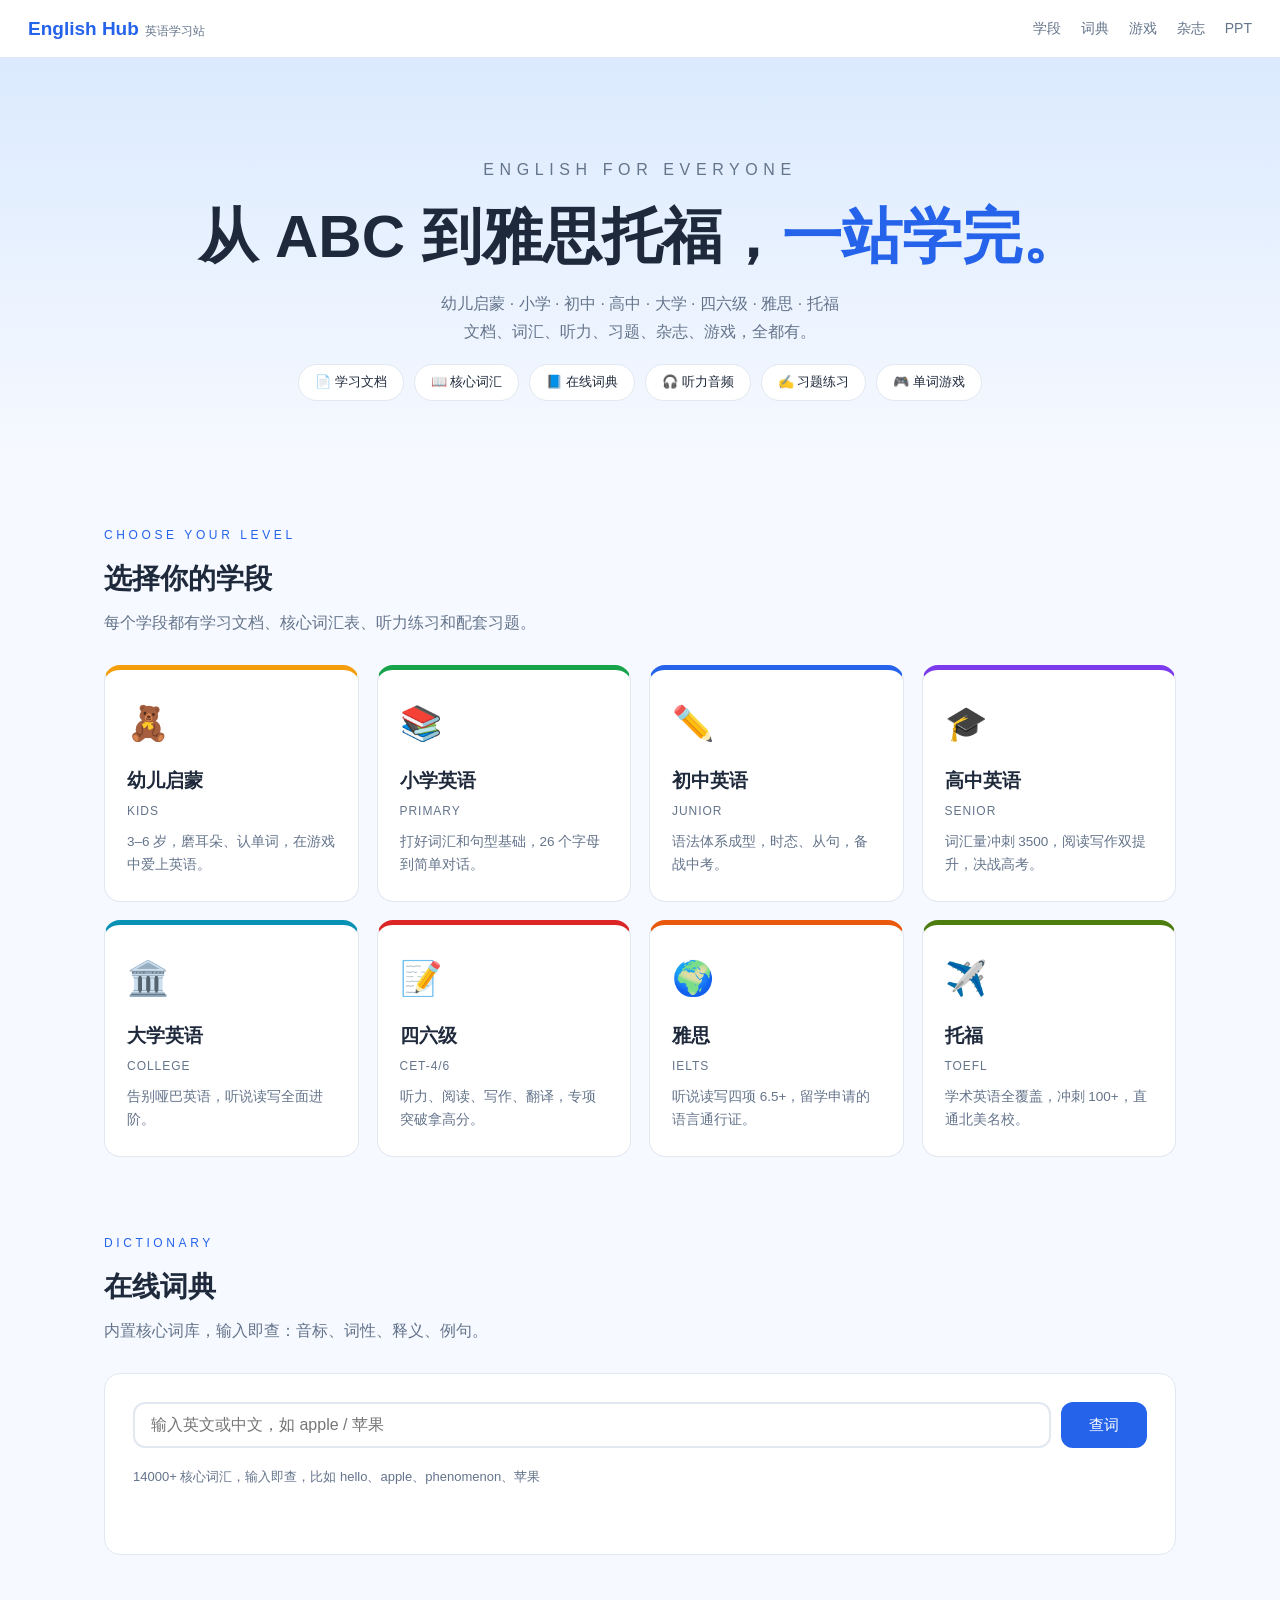
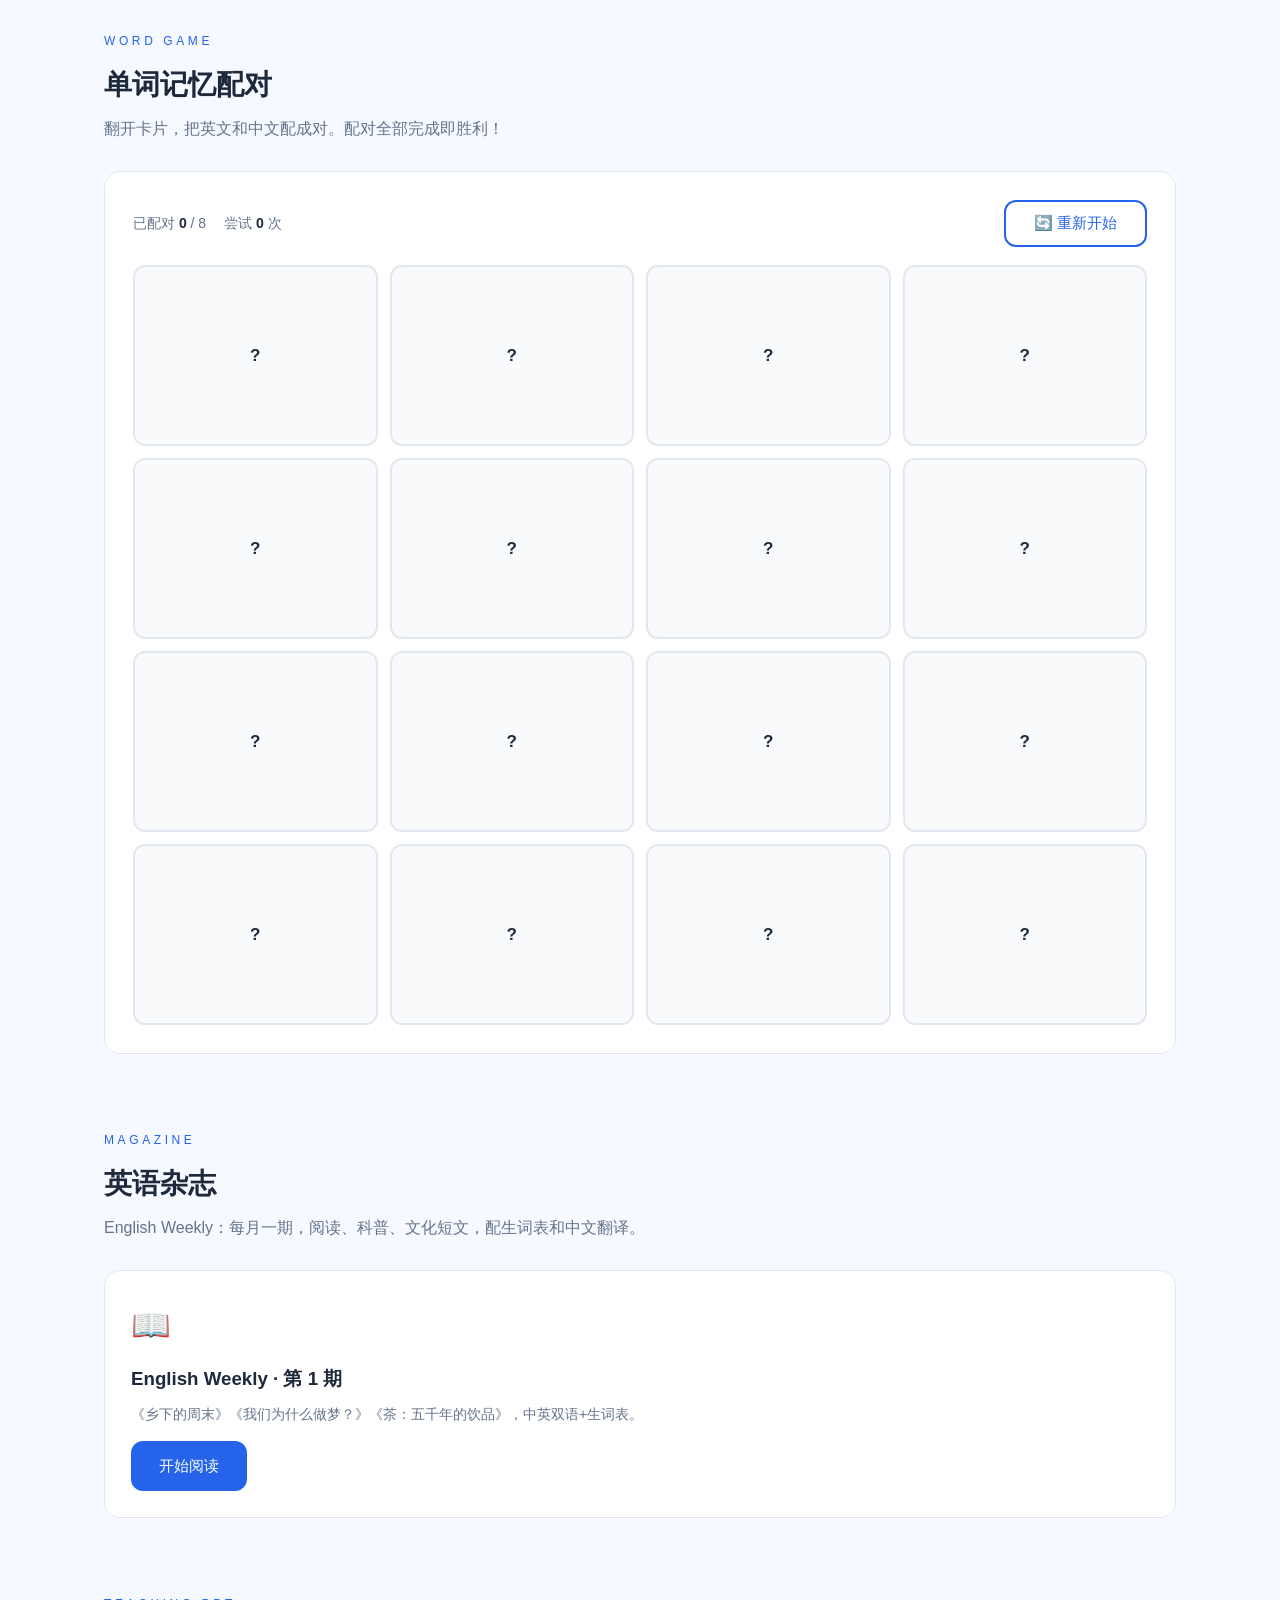
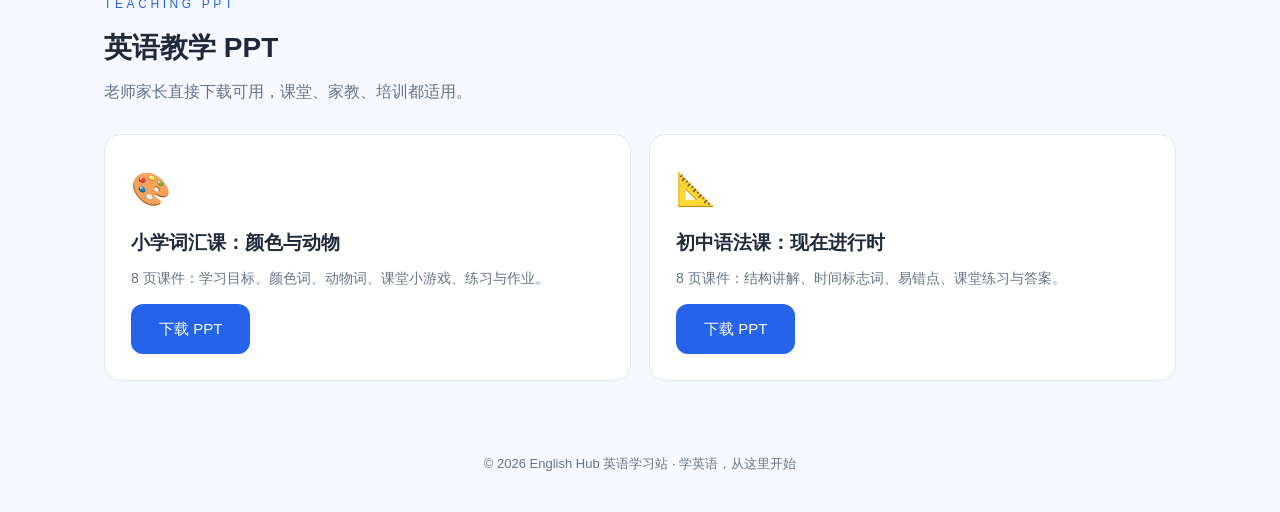
==== index.html @ 2b506f3e "静态资源加版本号，强制刷新缓存" ====
<!DOCTYPE html>
<html lang="zh-CN">
<head>
<meta charset="UTF-8">
<meta name="viewport" content="width=device-width, initial-scale=1.0">
<title>英语学习站 English Hub · 从幼儿到雅思托福</title>
<meta name="description" content="覆盖幼儿、小学、初中、高中、大学、四六级、雅思、托福的英语学习站：学习文档、核心词汇、在线词典、听力音频、习题练习、英语杂志、教学PPT、单词游戏。">
<link rel="stylesheet" href="styles.css?v=2">
</head>
<body>

<nav class="nav">
  <a class="logo" href="index.html">English Hub<small>英语学习站</small></a>
  <div class="nav-links">
    <a href="#stages">学段</a>
    <a href="#dict">词典</a>
    <a href="#game">游戏</a>
    <a href="magazine.html">杂志</a>
    <a href="#ppt">PPT</a>
  </div>
</nav>

<header class="hero">
  <p class="hero-kicker">ENGLISH FOR EVERYONE</p>
  <h1>从 ABC 到雅思托福，<em>一站学完。</em></h1>
  <p>幼儿启蒙 · 小学 · 初中 · 高中 · 大学 · 四六级 · 雅思 · 托福<br>文档、词汇、听力、习题、杂志、游戏，全都有。</p>
  <div class="hero-tags">
    <span>📄 学习文档</span><span>📖 核心词汇</span><span>📘 在线词典</span>
    <span>🎧 听力音频</span><span>✍️ 习题练习</span><span>🎮 单词游戏</span>
  </div>
</header>

<main>
  <!-- 学段 -->
  <section id="stages" class="section">
    <p class="kicker">CHOOSE YOUR LEVEL</p>
    <h2>选择你的学段</h2>
    <p class="section-sub">每个学段都有学习文档、核心词汇表、听力练习和配套习题。</p>
    <div class="stage-grid" id="stageGrid"></div>
  </section>

  <!-- 词典 -->
  <section id="dict" class="section">
    <p class="kicker">DICTIONARY</p>
    <h2>在线词典</h2>
    <p class="section-sub">内置核心词库，输入即查：音标、词性、释义、例句。</p>
    <div class="dict-box">
      <div class="dict-search">
        <input id="dictInput" type="text" placeholder="输入英文或中文，如 apple / 苹果">
        <button class="btn" id="dictBtn">查词</button>
      </div>
      <div class="dict-result" id="dictResult"></div>
    </div>
  </section>

  <!-- 游戏 -->
  <section id="game" class="section">
    <p class="kicker">WORD GAME</p>
    <h2>单词记忆配对</h2>
    <p class="section-sub">翻开卡片，把英文和中文配成对。配对全部完成即胜利！</p>
    <div class="game-box">
      <div class="game-head">
        <div class="game-stats"><span>已配对 <b id="gameScore">0</b> / 8</span><span>尝试 <b id="gameTries">0</b> 次</span></div>
        <button class="btn btn-ghost" id="gameRestart">🔄 重新开始</button>
      </div>
      <div class="match-grid" id="matchGrid"></div>
    </div>
  </section>

  <!-- 杂志 -->
  <section class="section">
    <p class="kicker">MAGAZINE</p>
    <h2>英语杂志</h2>
    <p class="section-sub">English Weekly：每月一期，阅读、科普、文化短文，配生词表和中文翻译。</p>
    <div class="res-grid">
      <div class="res-card">
        <div class="icon">📖</div>
        <h3>English Weekly · 第 1 期</h3>
        <p>《乡下的周末》《我们为什么做梦？》《茶：五千年的饮品》，中英双语+生词表。</p>
        <a class="btn" href="magazine.html">开始阅读</a>
      </div>
    </div>
  </section>

  <!-- PPT -->
  <section id="ppt" class="section">
    <p class="kicker">TEACHING PPT</p>
    <h2>英语教学 PPT</h2>
    <p class="section-sub">老师家长直接下载可用，课堂、家教、培训都适用。</p>
    <div class="res-grid">
      <div class="res-card">
        <div class="icon">🎨</div>
        <h3>小学词汇课：颜色与动物</h3>
        <p>8 页课件：学习目标、颜色词、动物词、课堂小游戏、练习与作业。</p>
        <a class="btn" href="assets/ppt/primary-colors-animals.pptx" download>下载 PPT</a>
      </div>
      <div class="res-card">
        <div class="icon">📐</div>
        <h3>初中语法课：现在进行时</h3>
        <p>8 页课件：结构讲解、时间标志词、易错点、课堂练习与答案。</p>
        <a class="btn" href="assets/ppt/junior-present-continuous.pptx" download>下载 PPT</a>
      </div>
    </div>
  </section>
</main>

<footer>
  <p>© 2026 English Hub 英语学习站 · 学英语，从这里开始</p>
</footer>

<script src="data.js?v=2"></script>
<script src="app.js?v=2"></script>
</body>
</html>
---- styles.css ----
:root {
  --bg: #f6f9ff;
  --card: #ffffff;
  --text: #1e293b;
  --muted: #64748b;
  --primary: #2563eb;
  --primary-d: #1d4ed8;
  --accent: #f59e0b;
  --green: #16a34a;
  --line: #e2e8f0;
  --radius: 16px;
}

* { margin: 0; padding: 0; box-sizing: border-box; }
html { scroll-behavior: smooth; }
body {
  background: var(--bg);
  color: var(--text);
  font-family: -apple-system, "PingFang SC", "Hiragino Sans GB", "Microsoft YaHei", "Segoe UI", sans-serif;
  line-height: 1.75;
  -webkit-font-smoothing: antialiased;
}

/* ---------- 导航 ---------- */
.nav {
  position: sticky; top: 0; z-index: 20;
  display: flex; align-items: center; justify-content: space-between;
  padding: 12px 28px;
  background: rgba(255,255,255,.92);
  backdrop-filter: blur(10px);
  border-bottom: 1px solid var(--line);
}
.logo { font-weight: 800; font-size: 19px; color: var(--primary); text-decoration: none; }
.logo small { color: var(--muted); font-weight: 400; font-size: 12px; margin-left: 6px; }
.nav-links { display: flex; gap: 20px; }
.nav-links a { color: var(--muted); text-decoration: none; font-size: 14px; }
.nav-links a:hover { color: var(--primary); }

/* ---------- 首页 Hero ---------- */
.hero {
  text-align: center;
  padding: 84px 24px 60px;
  background: linear-gradient(180deg, #dbeafe 0%, var(--bg) 100%);
}
.hero-kicker { color: var(--primary); letter-spacing: .35em; font-size: 12px; margin-bottom: 14px; }
.hero h1 { font-size: clamp(34px, 6vw, 60px); line-height: 1.3; font-weight: 800; }
.hero h1 em { font-style: normal; color: var(--primary); }
.hero p { color: var(--muted); margin-top: 14px; font-size: 16px; }
.hero-tags { margin-top: 18px; display: flex; gap: 10px; justify-content: center; flex-wrap: wrap; }
.hero-tags span {
  font-size: 13px; background: #fff; border: 1px solid var(--line);
  border-radius: 999px; padding: 6px 16px; color: var(--text);
}

/* ---------- 通用区块 ---------- */
.section { max-width: 1120px; margin: 0 auto; padding: 64px 24px 12px; }
.kicker { color: var(--primary); letter-spacing: .3em; font-size: 12px; margin-bottom: 8px; }
.section h2 { font-size: 28px; margin-bottom: 6px; }
.section-sub { color: var(--muted); margin-bottom: 28px; }

/* ---------- 学段卡片 ---------- */
.stage-grid { display: grid; grid-template-columns: repeat(auto-fit, minmax(230px, 1fr)); gap: 18px; }
.stage-card {
  background: var(--card); border: 1px solid var(--line); border-radius: var(--radius);
  padding: 24px 22px; text-decoration: none; color: inherit;
  transition: transform .2s, box-shadow .2s;
  border-top: 5px solid var(--sc, var(--primary));
}
.stage-card:hover { transform: translateY(-4px); box-shadow: 0 12px 32px rgba(37,99,235,.12); }
.stage-card .icon { font-size: 34px; }
.stage-card h3 { margin: 10px 0 4px; font-size: 19px; }
.stage-card .en { font-size: 12px; color: var(--muted); letter-spacing: .08em; }
.stage-card p { font-size: 13.5px; color: var(--muted); margin-top: 8px; }

/* ---------- 词典 ---------- */
.dict-box { background: var(--card); border: 1px solid var(--line); border-radius: var(--radius); padding: 28px; }
.dict-search { display: flex; gap: 10px; margin-bottom: 18px; }
.dict-search input {
  flex: 1; padding: 12px 16px; font-size: 16px;
  border: 2px solid var(--line); border-radius: 12px; outline: none;
}
.dict-search input:focus { border-color: var(--primary); }
.btn {
  display: inline-block; padding: 12px 28px; border: none; cursor: pointer;
  background: var(--primary); color: #fff; border-radius: 12px; font-size: 15px;
  text-decoration: none; transition: background .2s;
}
.btn:hover { background: var(--primary-d); }
.btn-ghost { background: #fff; color: var(--primary); border: 2px solid var(--primary); }
.btn-ghost:hover { background: #eff6ff; }
.dict-result { min-height: 60px; }
.dict-item { border-bottom: 1px dashed var(--line); padding: 12px 0; }
.dict-item:last-child { border-bottom: none; }
.dict-item .w { font-size: 20px; font-weight: 700; color: var(--primary); }
.dict-item .ph { color: var(--muted); font-size: 14px; margin-left: 8px; }
.dict-item .pos { display: inline-block; font-size: 12px; background: #eff6ff; color: var(--primary); border-radius: 6px; padding: 1px 8px; margin: 6px 6px 0 0; }
.dict-item .ex { color: var(--muted); font-size: 14px; margin-top: 4px; }
.dict-hint { color: var(--muted); font-size: 13px; }

/* ---------- 游戏 ---------- */
.game-box { background: var(--card); border: 1px solid var(--line); border-radius: var(--radius); padding: 28px; }
.game-head { display: flex; align-items: center; justify-content: space-between; flex-wrap: wrap; gap: 12px; margin-bottom: 18px; }
.game-stats { display: flex; gap: 18px; color: var(--muted); font-size: 14px; }
.game-stats b { color: var(--text); }
.match-grid { display: grid; grid-template-columns: repeat(4, 1fr); gap: 12px; }
.mcard {
  aspect-ratio: 1.35; border: 2px solid var(--line); border-radius: 12px;
  display: flex; align-items: center; justify-content: center;
  font-size: 17px; font-weight: 600; cursor: pointer; background: #f8fafc;
  transition: all .2s; user-select: none; text-align: center; padding: 6px;
}
.mcard:hover { border-color: var(--primary); }
.mcard.open { background: #dbeafe; border-color: var(--primary); }
.mcard.done { background: #dcfce7; border-color: var(--green); color: var(--green); cursor: default; }

/* ---------- 杂志 / PPT ---------- */
.res-grid { display: grid; grid-template-columns: repeat(auto-fit, minmax(280px, 1fr)); gap: 18px; }
.res-card { background: var(--card); border: 1px solid var(--line); border-radius: var(--radius); padding: 26px; }
.res-card .icon { font-size: 32px; }
.res-card h3 { margin: 10px 0 6px; }
.res-card p { color: var(--muted); font-size: 14px; margin-bottom: 14px; }

/* ---------- 学段详情页 ---------- */
.level-hero { padding: 60px 24px 30px; text-align: center; background: linear-gradient(180deg, #dbeafe, var(--bg)); }
.level-hero .icon { font-size: 52px; }
.level-hero h1 { font-size: 38px; margin: 10px 0 6px; }
.level-hero p { color: var(--muted); max-width: 640px; margin: 0 auto; }
.tabs { display: flex; gap: 10px; justify-content: center; flex-wrap: wrap; margin: 26px 0 8px; }
.tab {
  padding: 10px 22px; border-radius: 999px; border: 2px solid var(--line);
  background: #fff; cursor: pointer; font-size: 15px; color: var(--muted);
}
.tab.active { border-color: var(--primary); color: var(--primary); font-weight: 700; background: #eff6ff; }
.panel { display: none; max-width: 900px; margin: 0 auto; padding: 20px 24px 60px; }
.panel.active { display: block; }
.doc { background: var(--card); border: 1px solid var(--line); border-radius: var(--radius); padding: 26px; margin-bottom: 18px; }
.doc h3 { font-size: 20px; margin-bottom: 10px; color: var(--primary-d); }
.doc p { margin-bottom: 10px; font-size: 15px; }
.doc p:last-child { margin-bottom: 0; }
.vocab-table { width: 100%; border-collapse: collapse; background: var(--card); border-radius: var(--radius); overflow: hidden; font-size: 14.5px; }
.vocab-table th, .vocab-table td { padding: 11px 14px; text-align: left; border-bottom: 1px solid var(--line); }
.vocab-table th { background: #eff6ff; color: var(--primary-d); }
.vocab-table .w { font-weight: 700; color: var(--primary); }
.listen-box, .quiz-box { background: var(--card); border: 1px solid var(--line); border-radius: var(--radius); padding: 26px; margin-bottom: 18px; }
.listen-box audio { width: 100%; margin: 12px 0; }
.q { margin-bottom: 20px; padding-bottom: 20px; border-bottom: 1px dashed var(--line); }
.q:last-child { border-bottom: none; margin-bottom: 0; padding-bottom: 0; }
.q-title { font-weight: 600; margin-bottom: 10px; }
.q-opts label { display: block; padding: 9px 14px; border: 1px solid var(--line); border-radius: 10px; margin-bottom: 8px; cursor: pointer; font-size: 14.5px; }
.q-opts label:hover { border-color: var(--primary); }
.q-opts input { margin-right: 8px; }
.q-feedback { margin-top: 8px; font-size: 14px; font-weight: 600; display: none; }
.q-feedback.ok { color: var(--green); display: block; }
.q-feedback.no { color: #dc2626; display: block; }
.quiz-score { text-align: center; margin-top: 6px; }
.transcript { margin-top: 12px; }
.transcript summary { cursor: pointer; color: var(--primary); font-size: 14px; }
.transcript p { background: #f8fafc; border-radius: 10px; padding: 14px; margin-top: 8px; font-size: 14px; color: var(--muted); }

/* ---------- 杂志页 ---------- */
.mag-cover { text-align: center; padding: 70px 24px 30px; background: linear-gradient(180deg, #fef3c7, var(--bg)); }
.mag-cover h1 { font-size: 44px; }
.mag-cover .issue { color: var(--muted); letter-spacing: .2em; font-size: 13px; margin-top: 8px; }
.article { max-width: 820px; margin: 0 auto 26px; background: var(--card); border: 1px solid var(--line); border-radius: var(--radius); padding: 32px; }
.article .cat { font-size: 12px; color: var(--accent); letter-spacing: .15em; font-weight: 700; }
.article h2 { margin: 8px 0 14px; font-size: 26px; }
.article .body-en { font-size: 16px; margin-bottom: 12px; }
.article .body-zh { color: var(--muted); font-size: 14.5px; margin-bottom: 14px; }
.wordlist { background: #fffbeb; border: 1px dashed var(--accent); border-radius: 10px; padding: 14px 18px; font-size: 14px; }
.wordlist b { color: #b45309; }

footer { text-align: center; color: var(--muted); font-size: 13px; padding: 60px 24px 36px; }
.back { display: inline-block; margin: 18px 24px 0; color: var(--primary); text-decoration: none; font-size: 14px; }

@media (max-width: 720px) {
  .nav-links { display: none; }
  .match-grid { grid-template-columns: repeat(3, 1fr); }
  .section { padding-top: 44px; }
}
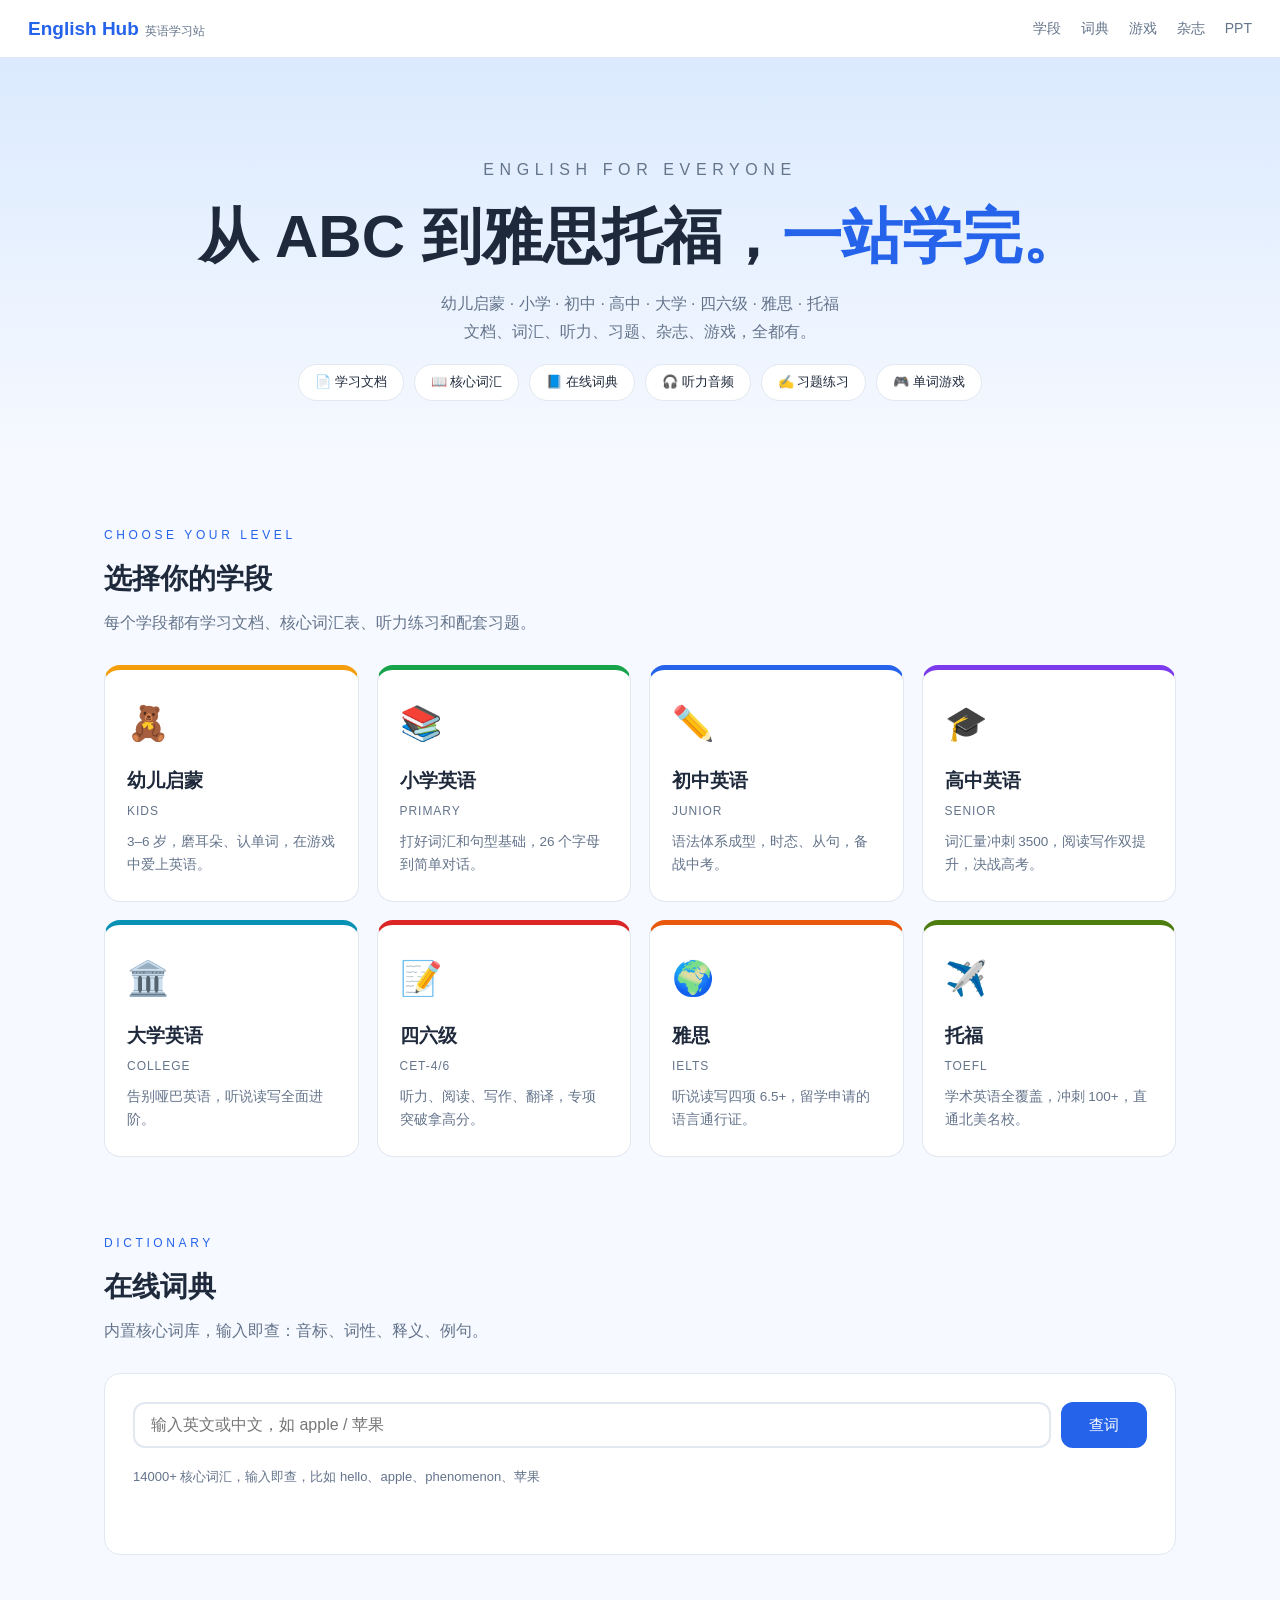
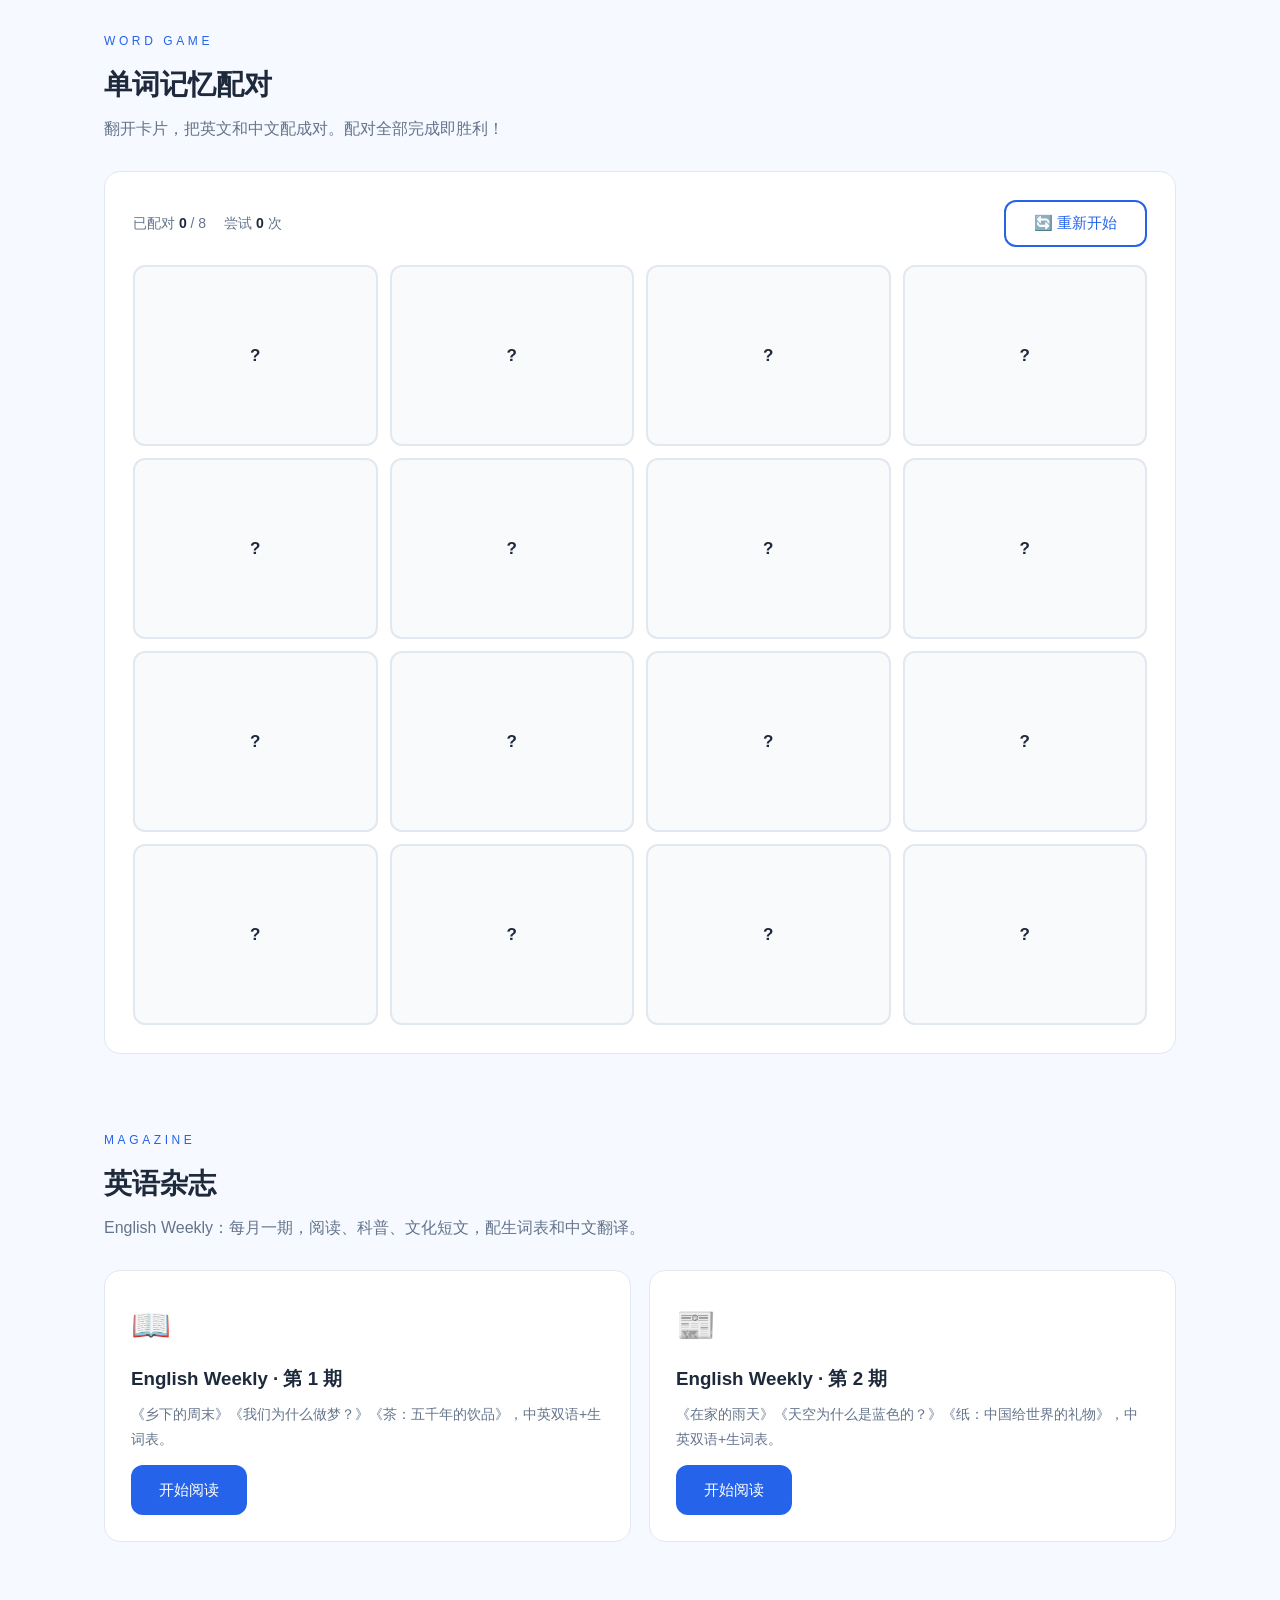
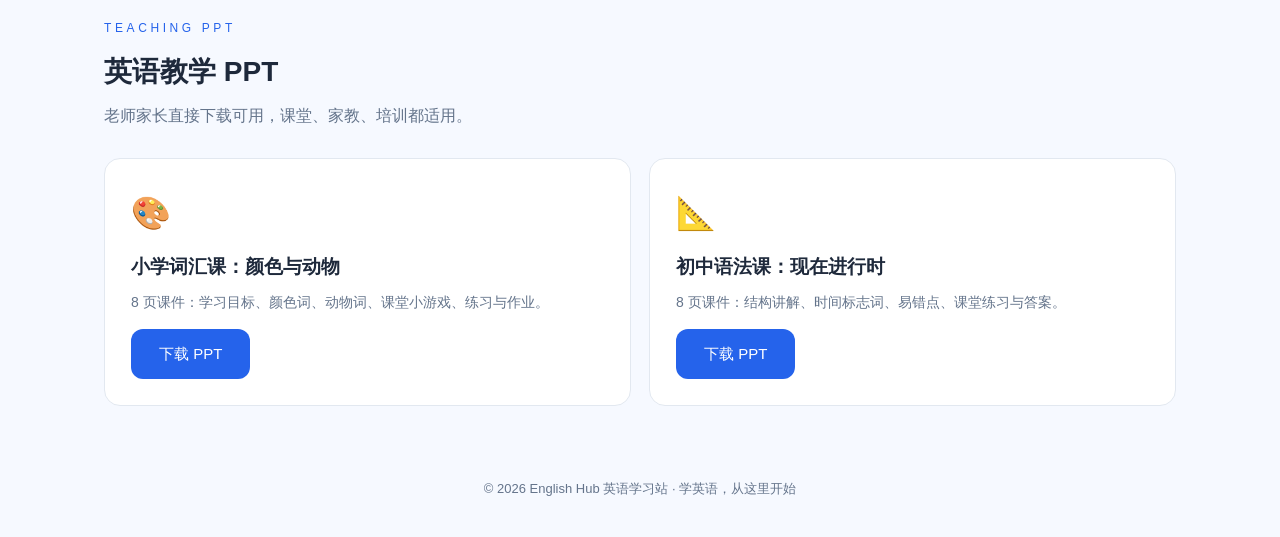
==== commit c5d35193: "英语杂志第 2 期上线：3 篇新文章+期数切换" ====
--- a/index.html
+++ b/index.html
@@ -79,6 +79,12 @@
         <p>《乡下的周末》《我们为什么做梦？》《茶：五千年的饮品》，中英双语+生词表。</p>
         <a class="btn" href="magazine.html">开始阅读</a>
       </div>
+      <div class="res-card">
+        <div class="icon">📰</div>
+        <h3>English Weekly · 第 2 期</h3>
+        <p>《在家的雨天》《天空为什么是蓝色的？》《纸：中国给世界的礼物》，中英双语+生词表。</p>
+        <a class="btn" href="magazine2.html">开始阅读</a>
+      </div>
     </div>
   </section>
 
--- a/styles.css
+++ b/styles.css
@@ -171,6 +171,9 @@
 
 footer { text-align: center; color: var(--muted); font-size: 13px; padding: 60px 24px 36px; }
 .back { display: inline-block; margin: 18px 24px 0; color: var(--primary); text-decoration: none; font-size: 14px; }
+.issue-nav { display: flex; gap: 10px; justify-content: center; margin: 16px 24px 0; }
+.issue-nav a { padding: 6px 18px; border: 1px solid var(--line); border-radius: 999px; color: var(--muted); text-decoration: none; font-size: 14px; background: var(--card); }
+.issue-nav a.active { background: var(--primary); border-color: var(--primary); color: #fff; font-weight: 700; }
 
 @media (max-width: 720px) {
   .nav-links { display: none; }
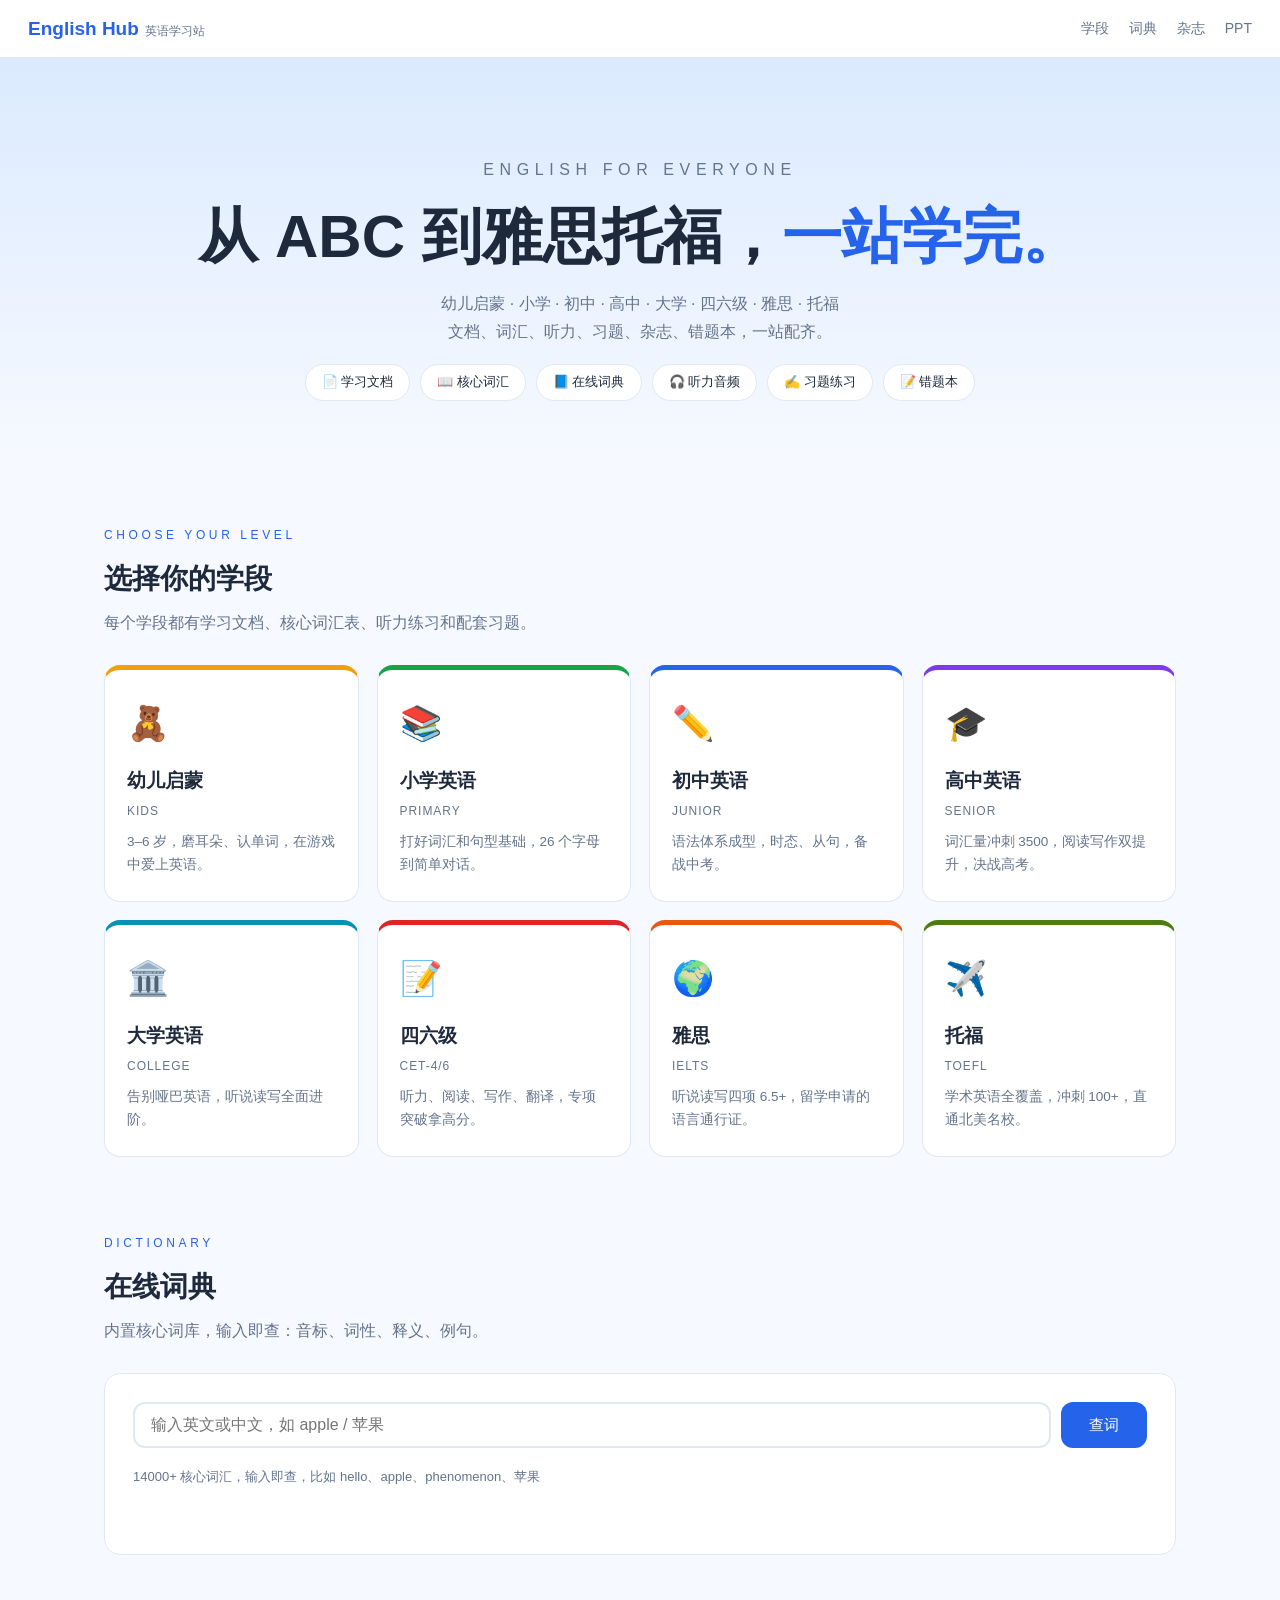
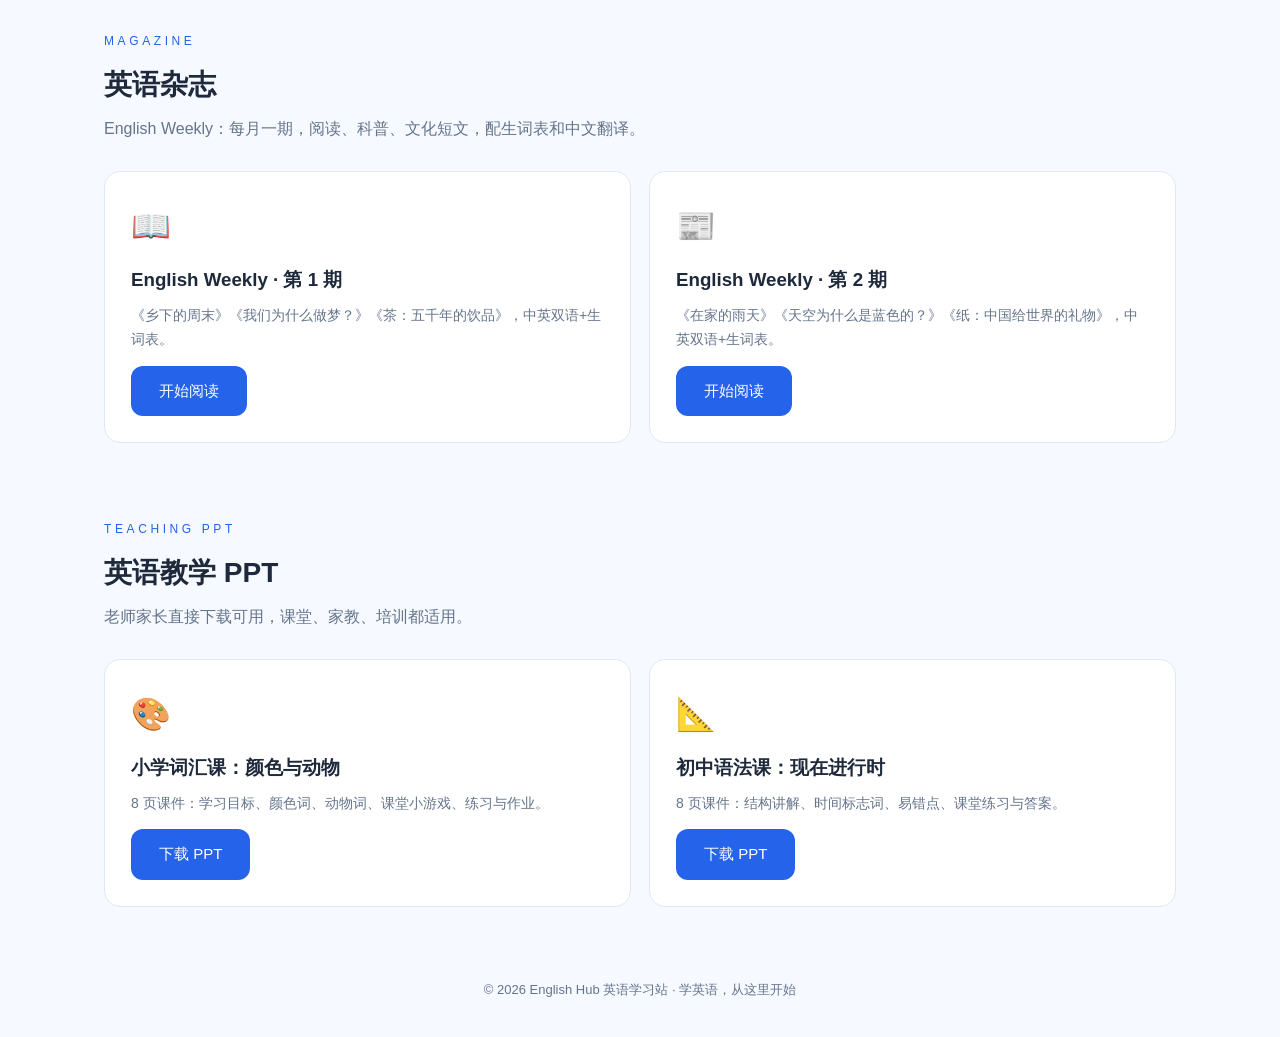
==== commit ae49d499: "习题大扩充：120题三题型+错题本+词汇扩充，删除翻牌游戏" ====
--- a/index.html
+++ b/index.html
@@ -14,7 +14,7 @@
   <div class="nav-links">
     <a href="#stages">学段</a>
     <a href="#dict">词典</a>
-    <a href="#game">游戏</a>
+    
     <a href="magazine.html">杂志</a>
     <a href="#ppt">PPT</a>
   </div>
@@ -23,10 +23,10 @@
 <header class="hero">
   <p class="hero-kicker">ENGLISH FOR EVERYONE</p>
   <h1>从 ABC 到雅思托福，<em>一站学完。</em></h1>
-  <p>幼儿启蒙 · 小学 · 初中 · 高中 · 大学 · 四六级 · 雅思 · 托福<br>文档、词汇、听力、习题、杂志、游戏，全都有。</p>
+  <p>幼儿启蒙 · 小学 · 初中 · 高中 · 大学 · 四六级 · 雅思 · 托福<br>文档、词汇、听力、习题、杂志、错题本，一站配齐。</p>
   <div class="hero-tags">
     <span>📄 学习文档</span><span>📖 核心词汇</span><span>📘 在线词典</span>
-    <span>🎧 听力音频</span><span>✍️ 习题练习</span><span>🎮 单词游戏</span>
+    <span>🎧 听力音频</span><span>✍️ 习题练习</span><span>📝 错题本</span>
   </div>
 </header>
 
@@ -50,20 +50,6 @@
         <button class="btn" id="dictBtn">查词</button>
       </div>
       <div class="dict-result" id="dictResult"></div>
-    </div>
-  </section>
-
-  <!-- 游戏 -->
-  <section id="game" class="section">
-    <p class="kicker">WORD GAME</p>
-    <h2>单词记忆配对</h2>
-    <p class="section-sub">翻开卡片，把英文和中文配成对。配对全部完成即胜利！</p>
-    <div class="game-box">
-      <div class="game-head">
-        <div class="game-stats"><span>已配对 <b id="gameScore">0</b> / 8</span><span>尝试 <b id="gameTries">0</b> 次</span></div>
-        <button class="btn btn-ghost" id="gameRestart">🔄 重新开始</button>
-      </div>
-      <div class="match-grid" id="matchGrid"></div>
     </div>
   </section>
 
@@ -115,6 +101,7 @@
 </footer>
 
 <script src="data.js?v=2"></script>
-<script src="app.js?v=2"></script>
+<script src="data2.js?v=1"></script>
+<script src="app.js?v=3"></script>
 </body>
 </html>
--- a/styles.css
+++ b/styles.css
@@ -97,22 +97,6 @@
 .dict-item .ex { color: var(--muted); font-size: 14px; margin-top: 4px; }
 .dict-hint { color: var(--muted); font-size: 13px; }
 
-/* ---------- 游戏 ---------- */
-.game-box { background: var(--card); border: 1px solid var(--line); border-radius: var(--radius); padding: 28px; }
-.game-head { display: flex; align-items: center; justify-content: space-between; flex-wrap: wrap; gap: 12px; margin-bottom: 18px; }
-.game-stats { display: flex; gap: 18px; color: var(--muted); font-size: 14px; }
-.game-stats b { color: var(--text); }
-.match-grid { display: grid; grid-template-columns: repeat(4, 1fr); gap: 12px; }
-.mcard {
-  aspect-ratio: 1.35; border: 2px solid var(--line); border-radius: 12px;
-  display: flex; align-items: center; justify-content: center;
-  font-size: 17px; font-weight: 600; cursor: pointer; background: #f8fafc;
-  transition: all .2s; user-select: none; text-align: center; padding: 6px;
-}
-.mcard:hover { border-color: var(--primary); }
-.mcard.open { background: #dbeafe; border-color: var(--primary); }
-.mcard.done { background: #dcfce7; border-color: var(--green); color: var(--green); cursor: default; }
-
 /* ---------- 杂志 / PPT ---------- */
 .res-grid { display: grid; grid-template-columns: repeat(auto-fit, minmax(280px, 1fr)); gap: 18px; }
 .res-card { background: var(--card); border: 1px solid var(--line); border-radius: var(--radius); padding: 26px; }
@@ -152,6 +136,19 @@
 .q-feedback { margin-top: 8px; font-size: 14px; font-weight: 600; display: none; }
 .q-feedback.ok { color: var(--green); display: block; }
 .q-feedback.no { color: #dc2626; display: block; }
+.q-tag {
+  display: inline-block; font-size: 11px; font-weight: 700; color: var(--primary);
+  background: #eff6ff; border-radius: 6px; padding: 1px 8px; margin-right: 8px;
+  vertical-align: 2px;
+}
+.q-fill { display: flex; gap: 10px; }
+.q-fill input {
+  flex: 1; padding: 10px 14px; font-size: 15px;
+  border: 2px solid var(--line); border-radius: 10px; outline: none;
+}
+.q-fill input:focus { border-color: var(--primary); }
+.q-fill .btn-small { margin-top: 0; white-space: nowrap; }
+.tf-btn { margin: 0 10px 0 0; }
 .quiz-score { text-align: center; margin-top: 6px; }
 .transcript { margin-top: 12px; }
 .transcript summary { cursor: pointer; color: var(--primary); font-size: 14px; }
@@ -177,6 +174,5 @@
 
 @media (max-width: 720px) {
   .nav-links { display: none; }
-  .match-grid { grid-template-columns: repeat(3, 1fr); }
   .section { padding-top: 44px; }
 }
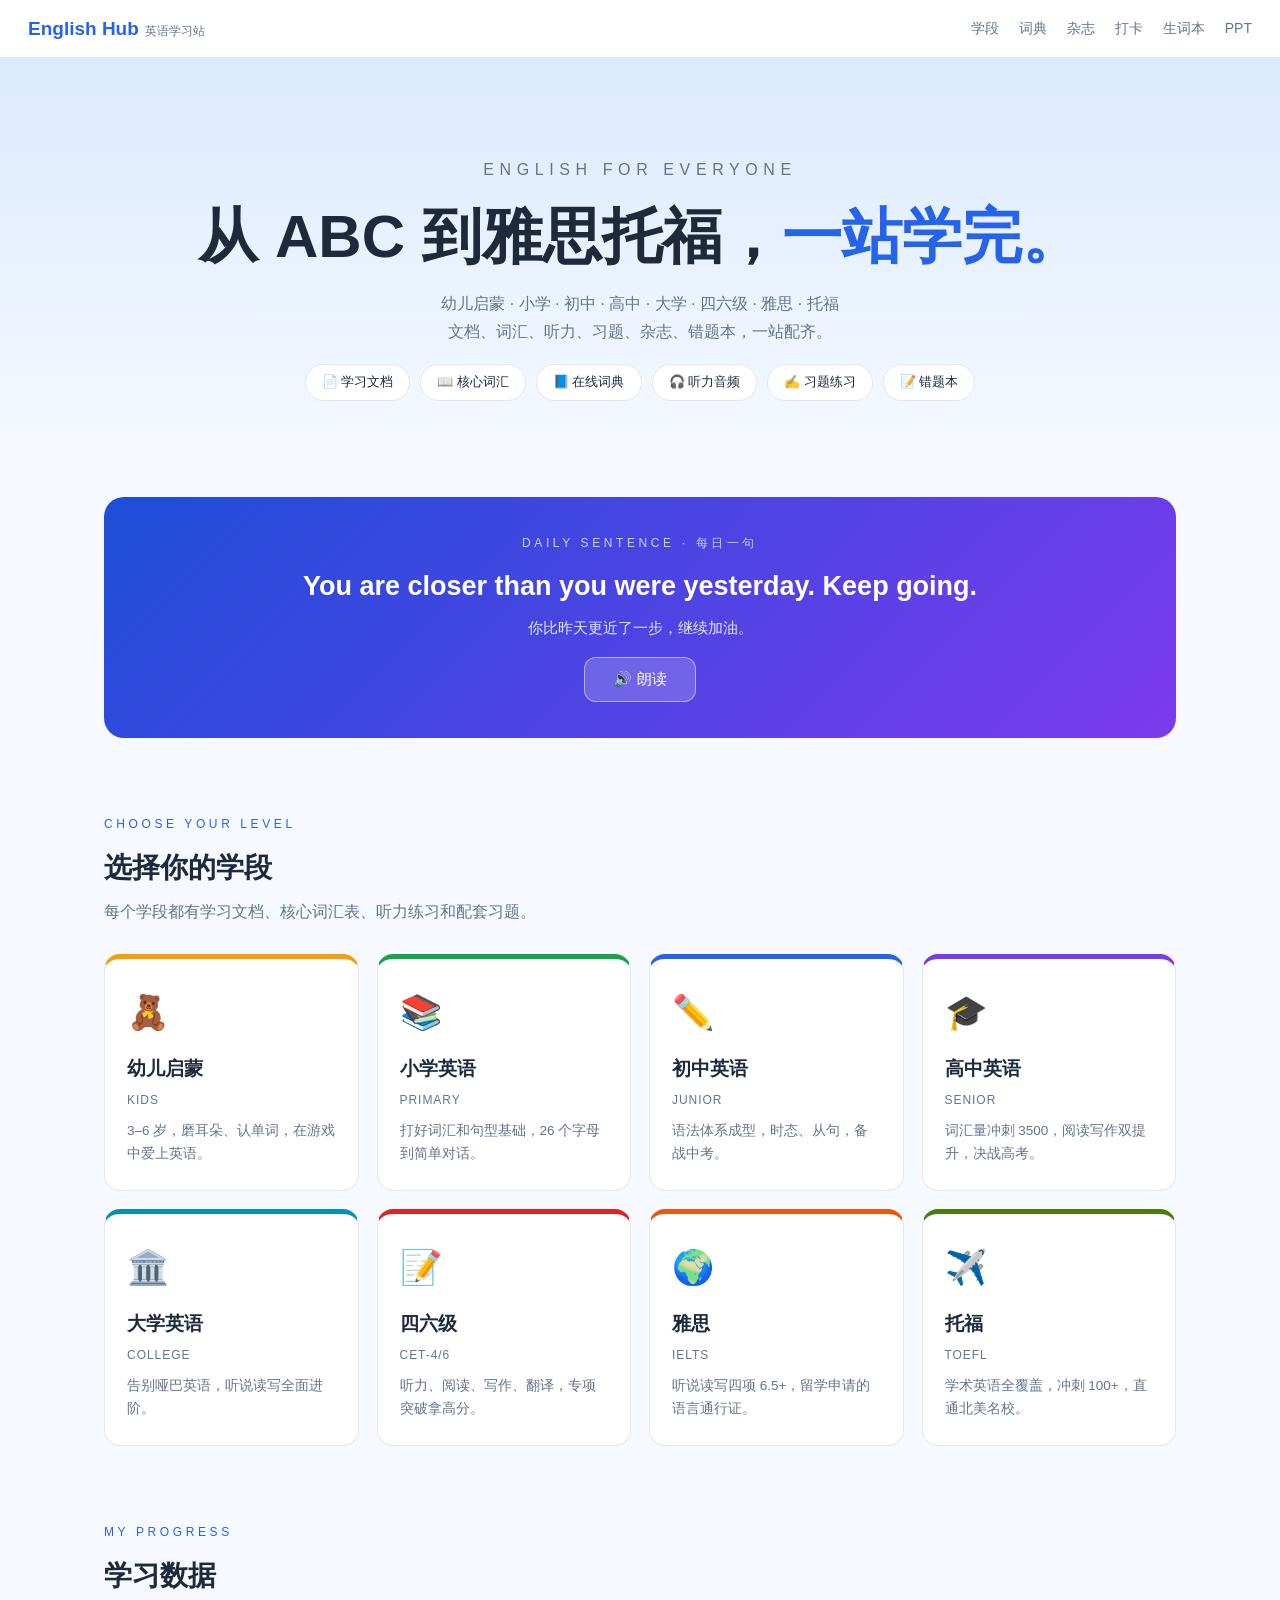
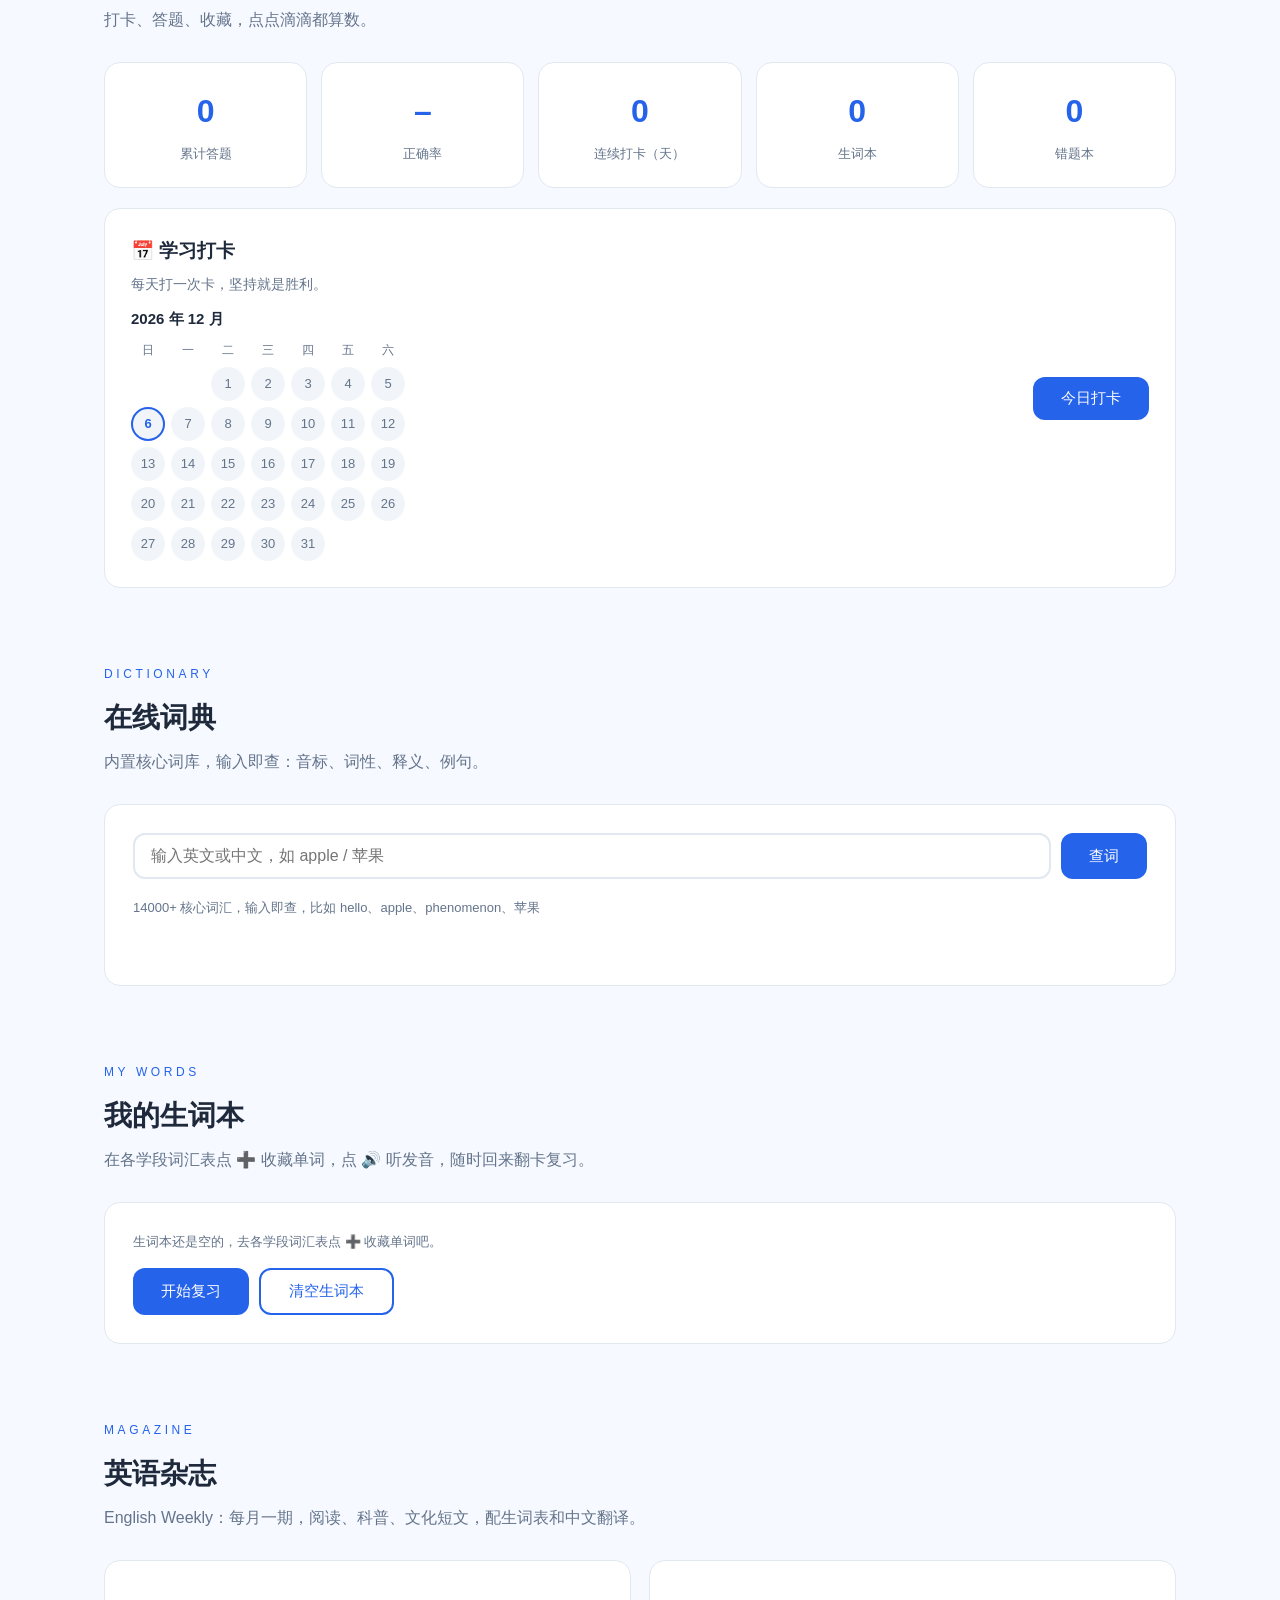
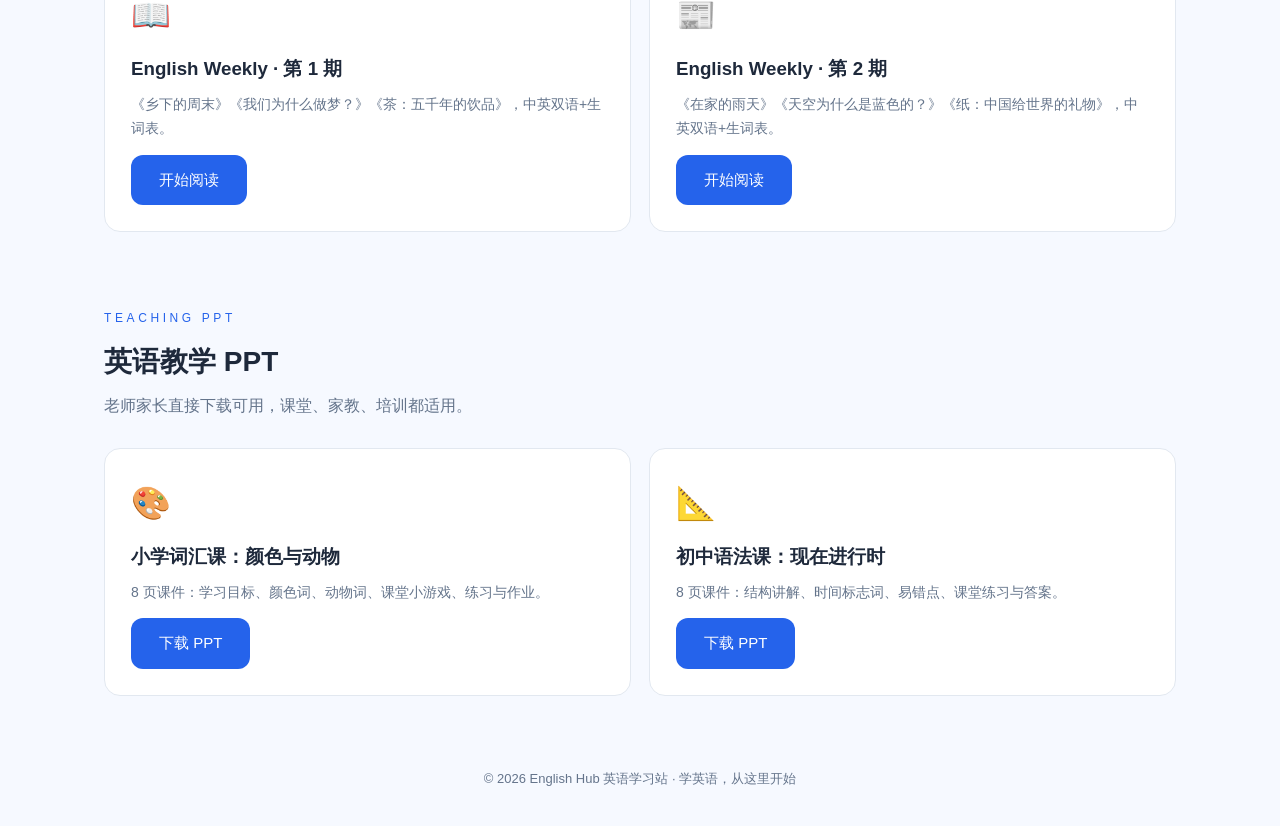
==== commit e0e1acb0: "大网站功能包：发音/生词本/每日一句/打卡/听写/数据看板" ====
--- a/index.html
+++ b/index.html
@@ -5,7 +5,7 @@
 <meta name="viewport" content="width=device-width, initial-scale=1.0">
 <title>英语学习站 English Hub · 从幼儿到雅思托福</title>
 <meta name="description" content="覆盖幼儿、小学、初中、高中、大学、四六级、雅思、托福的英语学习站：学习文档、核心词汇、在线词典、听力音频、习题练习、英语杂志、教学PPT、单词游戏。">
-<link rel="stylesheet" href="styles.css?v=2">
+<link rel="stylesheet" href="styles.css?v=3">
 </head>
 <body>
 
@@ -16,6 +16,8 @@
     <a href="#dict">词典</a>
     
     <a href="magazine.html">杂志</a>
+    <a href="#progress">打卡</a>
+    <a href="#wordbook">生词本</a>
     <a href="#ppt">PPT</a>
   </div>
 </nav>
@@ -29,6 +31,16 @@
     <span>🎧 听力音频</span><span>✍️ 习题练习</span><span>📝 错题本</span>
   </div>
 </header>
+<!-- 每日一句 -->
+<section class="section" id="daily" style="padding-top:36px">
+  <div class="daily-banner">
+    <p class="daily-kicker">DAILY SENTENCE · 每日一句</p>
+    <p class="daily-en" id="dailyEn"></p>
+    <p class="daily-zh" id="dailyZh"></p>
+    <button class="btn btn-light btn-small" id="dailySpeak">🔊 朗读</button>
+  </div>
+</section>
+
 
 <main>
   <!-- 学段 -->
@@ -38,6 +50,29 @@
     <p class="section-sub">每个学段都有学习文档、核心词汇表、听力练习和配套习题。</p>
     <div class="stage-grid" id="stageGrid"></div>
   </section>
+
+  
+<!-- 数据看板 + 打卡 -->
+<section class="section" id="progress">
+  <p class="kicker">MY PROGRESS</p>
+  <h2>学习数据</h2>
+  <p class="section-sub">打卡、答题、收藏，点点滴滴都算数。</p>
+  <div class="stat-grid">
+    <div class="stat-card"><b id="stAnswered">0</b><span>累计答题</span></div>
+    <div class="stat-card"><b id="stAcc">–</b><span>正确率</span></div>
+    <div class="stat-card"><b id="stStreak">0</b><span>连续打卡（天）</span></div>
+    <div class="stat-card"><b id="stWords">0</b><span>生词本</span></div>
+    <div class="stat-card"><b id="stMistakes">0</b><span>错题本</span></div>
+  </div>
+  <div class="checkin-box">
+    <div style="flex:1;min-width:240px">
+      <h3>📅 学习打卡</h3>
+      <p style="color:var(--muted);font-size:14px;margin:4px 0 10px">每天打一次卡，坚持就是胜利。</p>
+      <div class="cal" id="checkinCal"></div>
+    </div>
+    <button class="btn" id="checkinBtn">今日打卡</button>
+  </div>
+</section>
 
   <!-- 词典 -->
   <section id="dict" class="section">
@@ -52,6 +87,36 @@
       <div class="dict-result" id="dictResult"></div>
     </div>
   </section>
+
+  
+<!-- 生词本 -->
+<section class="section" id="wordbook">
+  <p class="kicker">MY WORDS</p>
+  <h2>我的生词本</h2>
+  <p class="section-sub">在各学段词汇表点 ➕ 收藏单词，点 🔊 听发音，随时回来翻卡复习。</p>
+  <div class="dict-box">
+    <div id="wbMain">
+      <div id="wbList"></div>
+      <div style="margin-top:14px;display:flex;gap:10px;flex-wrap:wrap">
+        <button class="btn" id="wbReviewBtn">开始复习</button>
+        <button class="btn btn-ghost" id="wbClearBtn">清空生词本</button>
+      </div>
+    </div>
+    <div id="wbReview" style="display:none">
+      <div class="flashcard">
+        <div class="fc-word" id="fcWord"></div>
+        <div style="margin:10px 0"><button class="btn btn-ghost btn-small" id="fcSpeak">🔊 发音</button></div>
+        <div class="fc-zh" id="fcZh" style="visibility:hidden"></div>
+      </div>
+      <div style="display:flex;gap:10px;justify-content:center;margin-top:14px;flex-wrap:wrap">
+        <button class="btn btn-ghost" id="fcShow">显示释义</button>
+        <button class="btn" id="fcKnow">记住了 →</button>
+        <button class="btn btn-ghost" id="fcExit">退出复习</button>
+      </div>
+      <p style="text-align:center;color:var(--muted);font-size:13px;margin-top:10px" id="fcProg"></p>
+    </div>
+  </div>
+</section>
 
   <!-- 杂志 -->
   <section class="section">
@@ -101,7 +166,7 @@
 </footer>
 
 <script src="data.js?v=2"></script>
-<script src="data2.js?v=1"></script>
-<script src="app.js?v=3"></script>
+<script src="data2.js?v=2"></script>
+<script src="app.js?v=4"></script>
 </body>
 </html>
--- a/styles.css
+++ b/styles.css
@@ -166,6 +166,64 @@
 .wordlist { background: #fffbeb; border: 1px dashed var(--accent); border-radius: 10px; padding: 14px 18px; font-size: 14px; }
 .wordlist b { color: #b45309; }
 
+/* ---------- 每日一句 ---------- */
+.daily-banner {
+  background: linear-gradient(135deg, #1d4ed8, #7c3aed);
+  color: #fff; border-radius: 20px; padding: 36px 32px; text-align: center;
+}
+.daily-kicker { letter-spacing: .3em; font-size: 12px; color: #c7d2fe; margin-bottom: 12px; }
+.daily-en { font-size: clamp(19px, 3.4vw, 27px); font-weight: 600; line-height: 1.5; }
+.daily-zh { color: #e0e7ff; margin-top: 8px; font-size: 15px; }
+.btn-light { background: rgba(255,255,255,.18); border: 1px solid rgba(255,255,255,.5); color: #fff; margin-top: 16px; }
+.btn-light:hover { background: rgba(255,255,255,.32); color: #fff; }
+
+/* ---------- 数据看板 ---------- */
+.stat-grid { display: grid; grid-template-columns: repeat(auto-fit, minmax(150px, 1fr)); gap: 14px; margin-bottom: 20px; }
+.stat-card {
+  background: var(--card); border: 1px solid var(--line); border-radius: var(--radius);
+  padding: 20px; text-align: center;
+}
+.stat-card b { display: block; font-size: 32px; color: var(--primary); }
+.stat-card span { font-size: 13px; color: var(--muted); }
+
+/* ---------- 打卡 ---------- */
+.checkin-box {
+  background: var(--card); border: 1px solid var(--line); border-radius: var(--radius);
+  padding: 26px; display: flex; gap: 20px; align-items: center; justify-content: space-between; flex-wrap: wrap;
+}
+.checkin-box .btn:disabled { background: var(--green); cursor: default; }
+.cal-title { font-weight: 700; margin-bottom: 8px; font-size: 15px; }
+.cal-grid { display: grid; grid-template-columns: repeat(7, 34px); gap: 6px; }
+.cal-dow { font-size: 12px; color: var(--muted); text-align: center; }
+.cal-day {
+  width: 34px; height: 34px; display: flex; align-items: center; justify-content: center;
+  font-size: 13px; border-radius: 50%; background: #f1f5f9; color: var(--muted);
+}
+.cal-day.done { background: var(--green); color: #fff; font-weight: 700; }
+.cal-day.today { border: 2px solid var(--primary); color: var(--primary); font-weight: 700; }
+
+/* ---------- 词汇表小按钮 / 生词本 ---------- */
+.icon-btn {
+  border: 1px solid var(--line); background: #fff; border-radius: 8px;
+  font-size: 15px; padding: 3px 8px; cursor: pointer; line-height: 1.4;
+}
+.icon-btn:hover { border-color: var(--primary); }
+.flashcard {
+  background: linear-gradient(135deg, #eff6ff, #f5f3ff);
+  border: 2px solid var(--primary); border-radius: 16px;
+  padding: 44px 20px; text-align: center; margin-bottom: 6px;
+}
+.fc-word { font-size: 40px; font-weight: 800; color: var(--primary-d); }
+.fc-zh { font-size: 19px; color: var(--text); margin-top: 12px; }
+
+/* ---------- 轻提示 ---------- */
+#toast {
+  position: fixed; left: 50%; bottom: 60px; transform: translateX(-50%) translateY(20px);
+  background: #1e293b; color: #fff; padding: 12px 26px; border-radius: 999px;
+  font-size: 14px; opacity: 0; pointer-events: none; transition: all .3s; z-index: 99;
+}
+#toast.show { opacity: 1; transform: translateX(-50%) translateY(0); }
+
 footer { text-align: center; color: var(--muted); font-size: 13px; padding: 60px 24px 36px; }
 .back { display: inline-block; margin: 18px 24px 0; color: var(--primary); text-decoration: none; font-size: 14px; }
 .issue-nav { display: flex; gap: 10px; justify-content: center; margin: 16px 24px 0; }
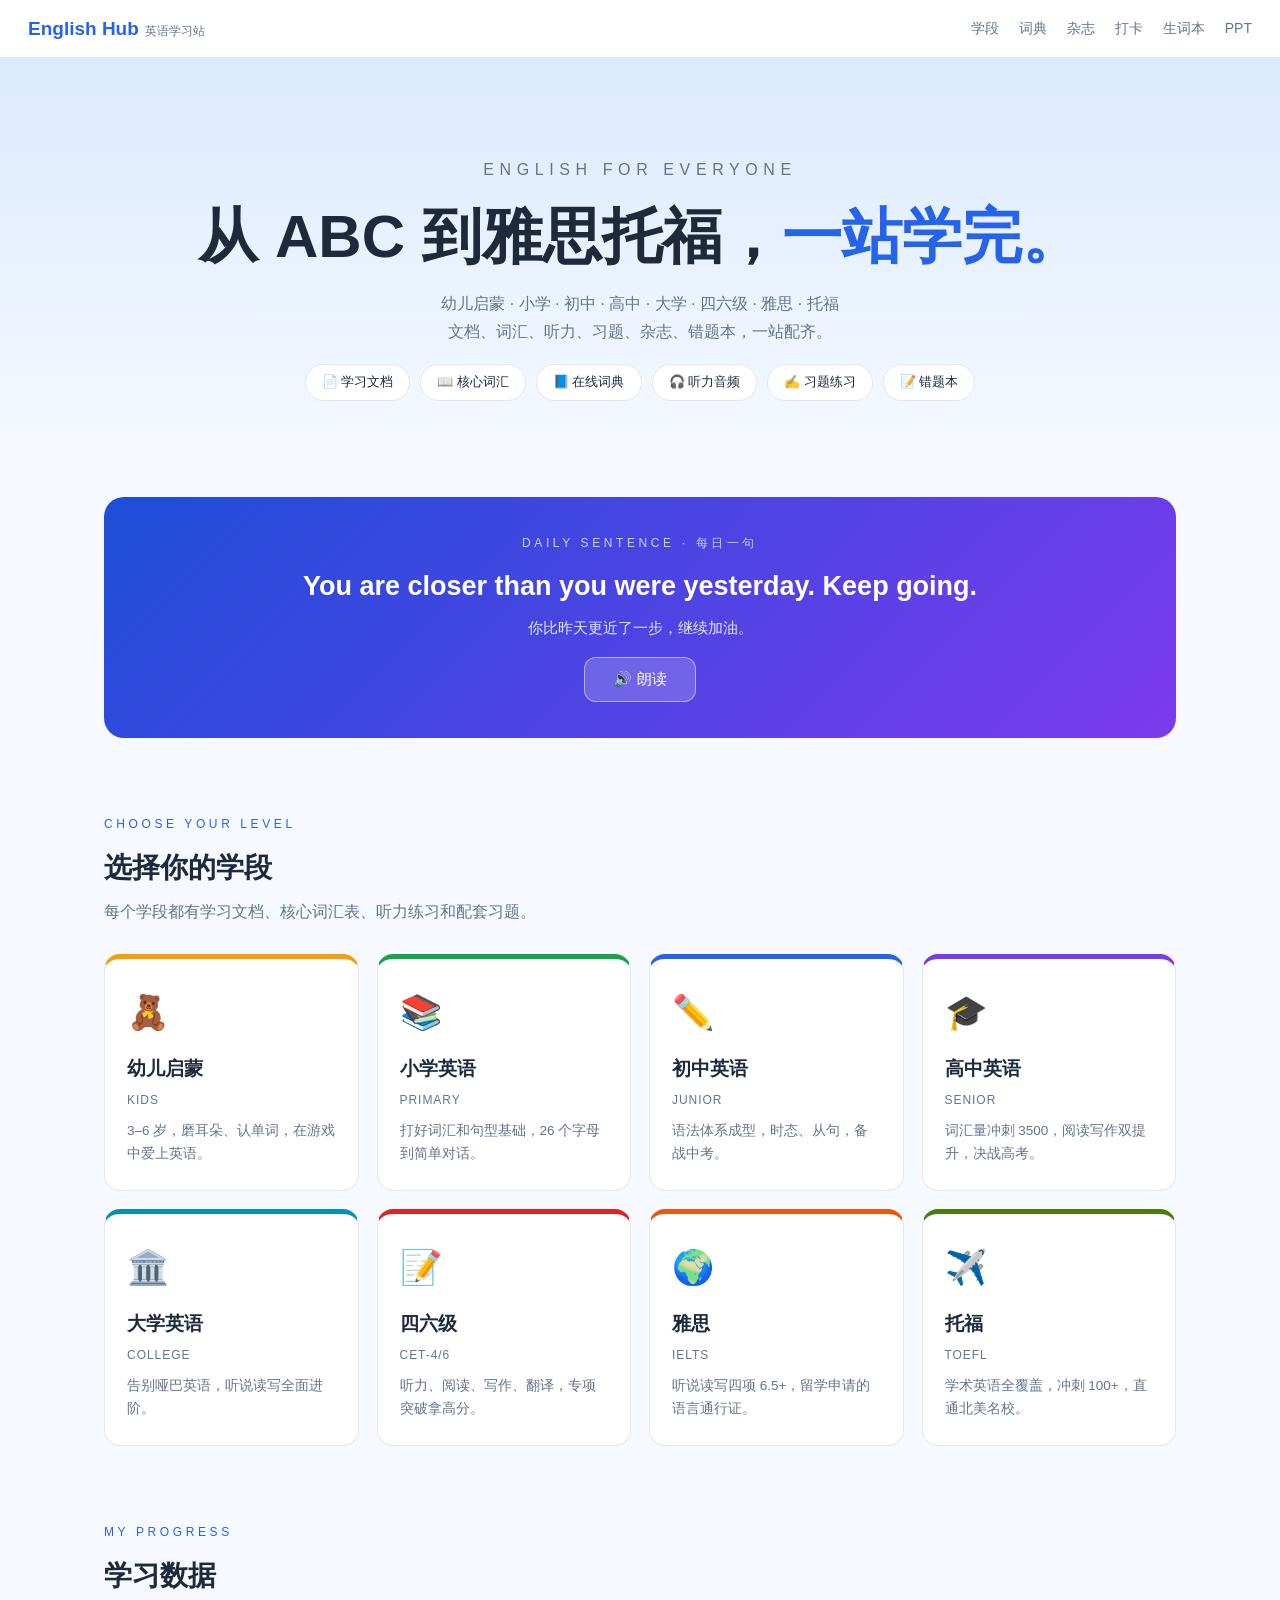
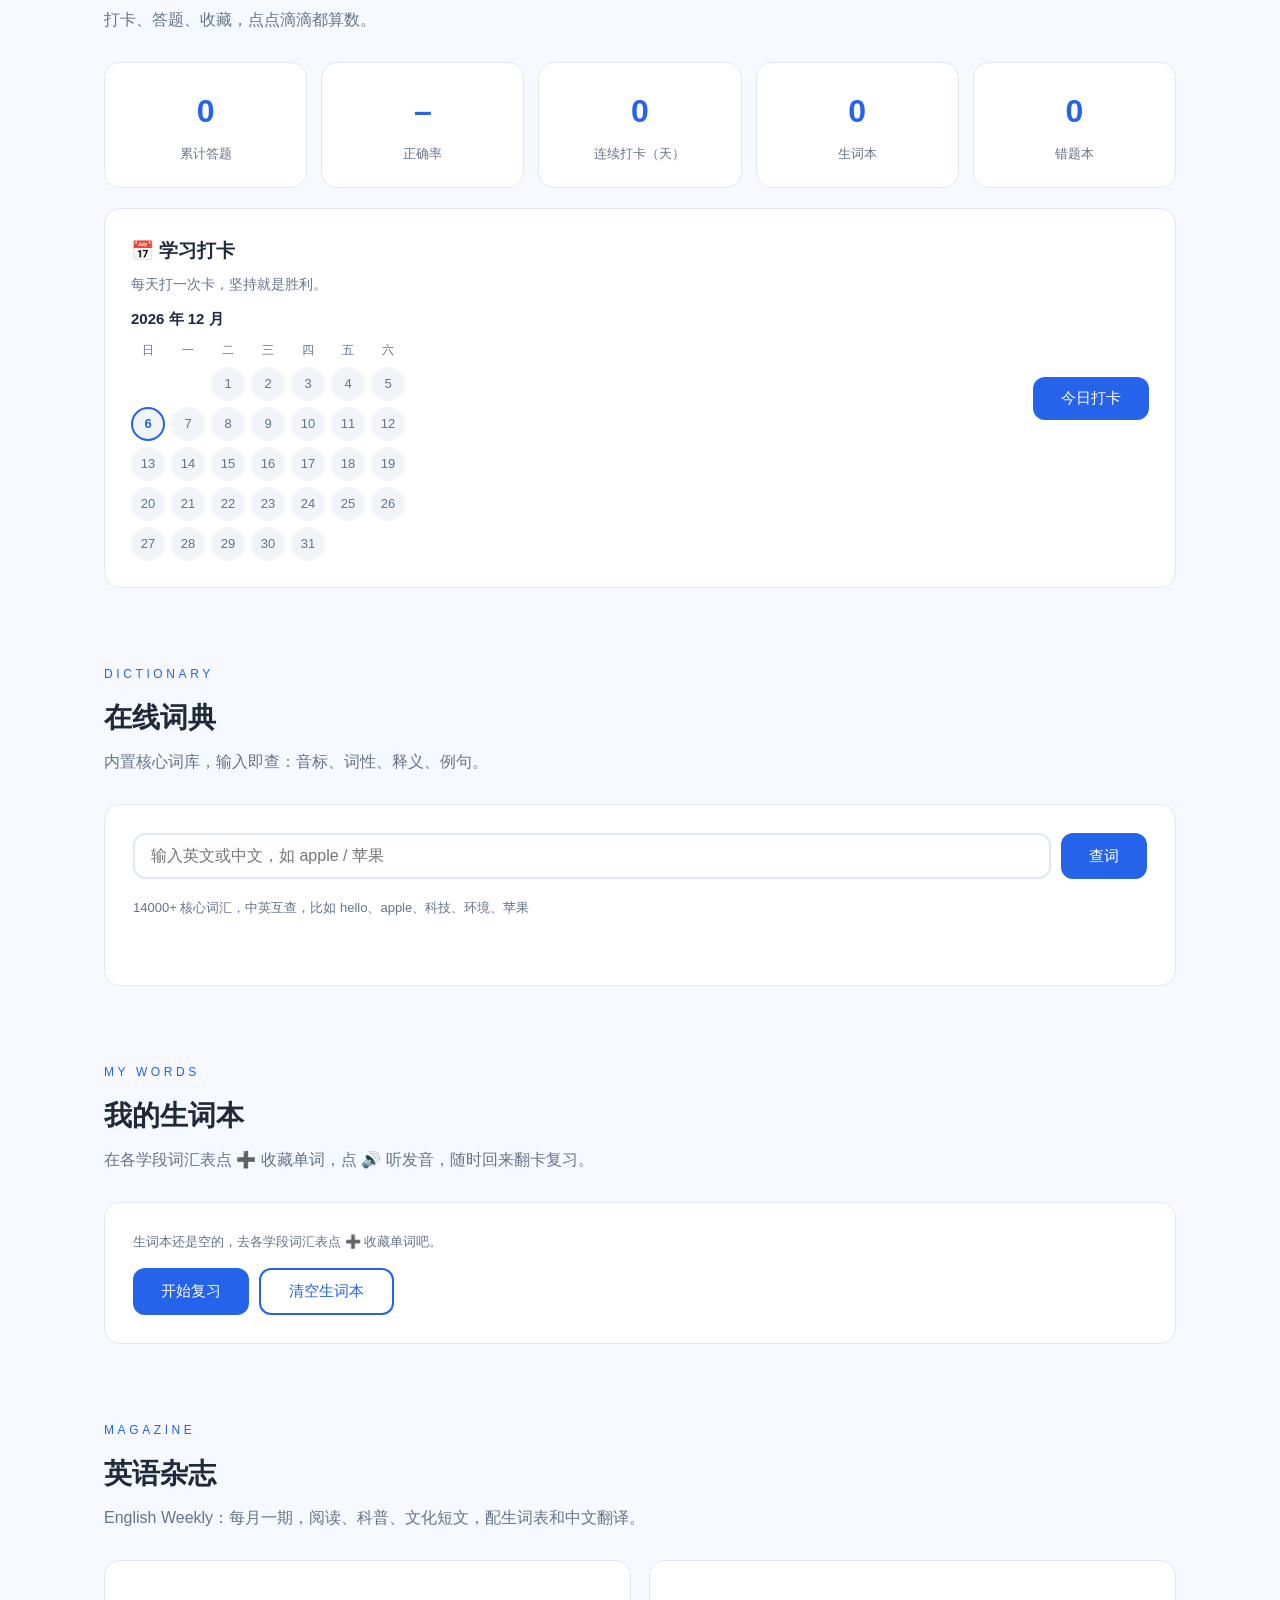
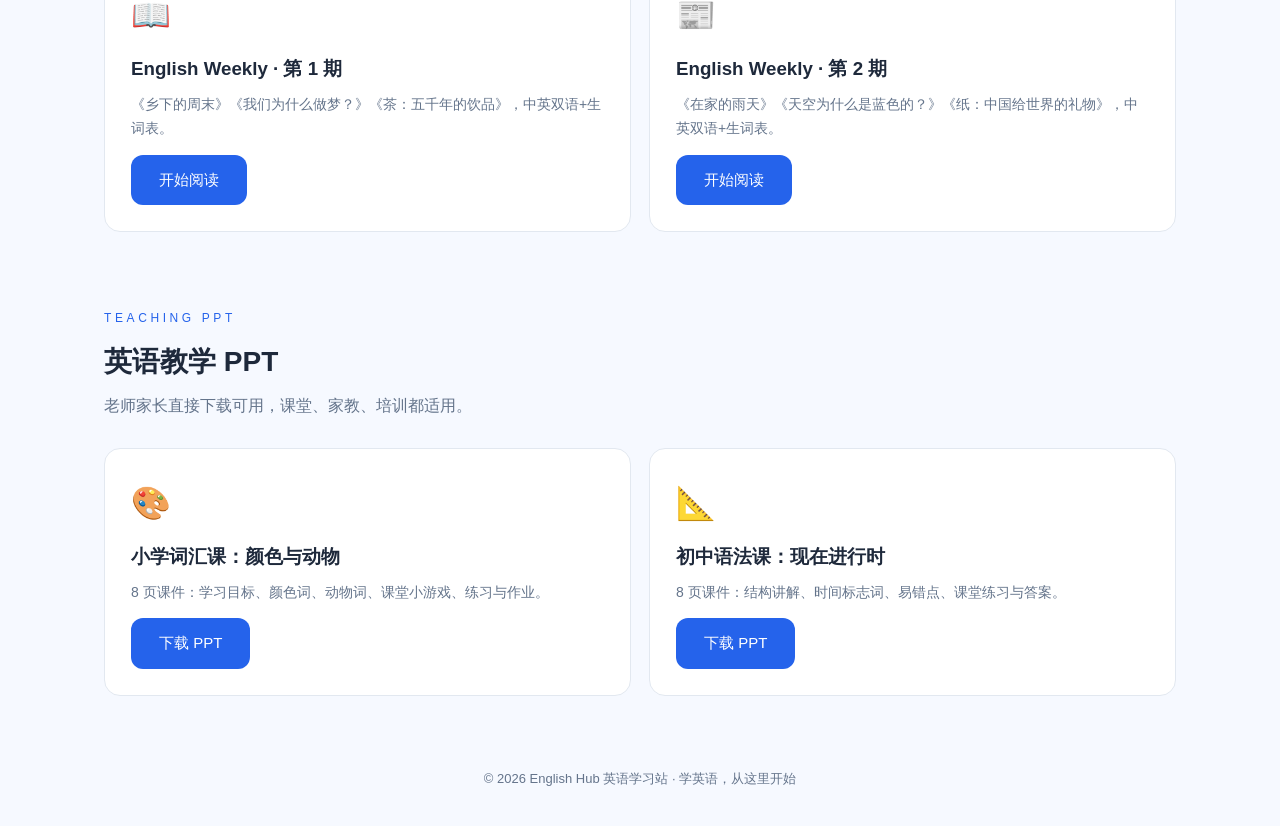
==== commit b54cfe39: "词典加中文反查：输中文也能查英文（科技/手机等）" ====
--- a/index.html
+++ b/index.html
@@ -167,6 +167,6 @@
 
 <script src="data.js?v=2"></script>
 <script src="data2.js?v=2"></script>
-<script src="app.js?v=4"></script>
+<script src="app.js?v=5"></script>
 </body>
 </html>
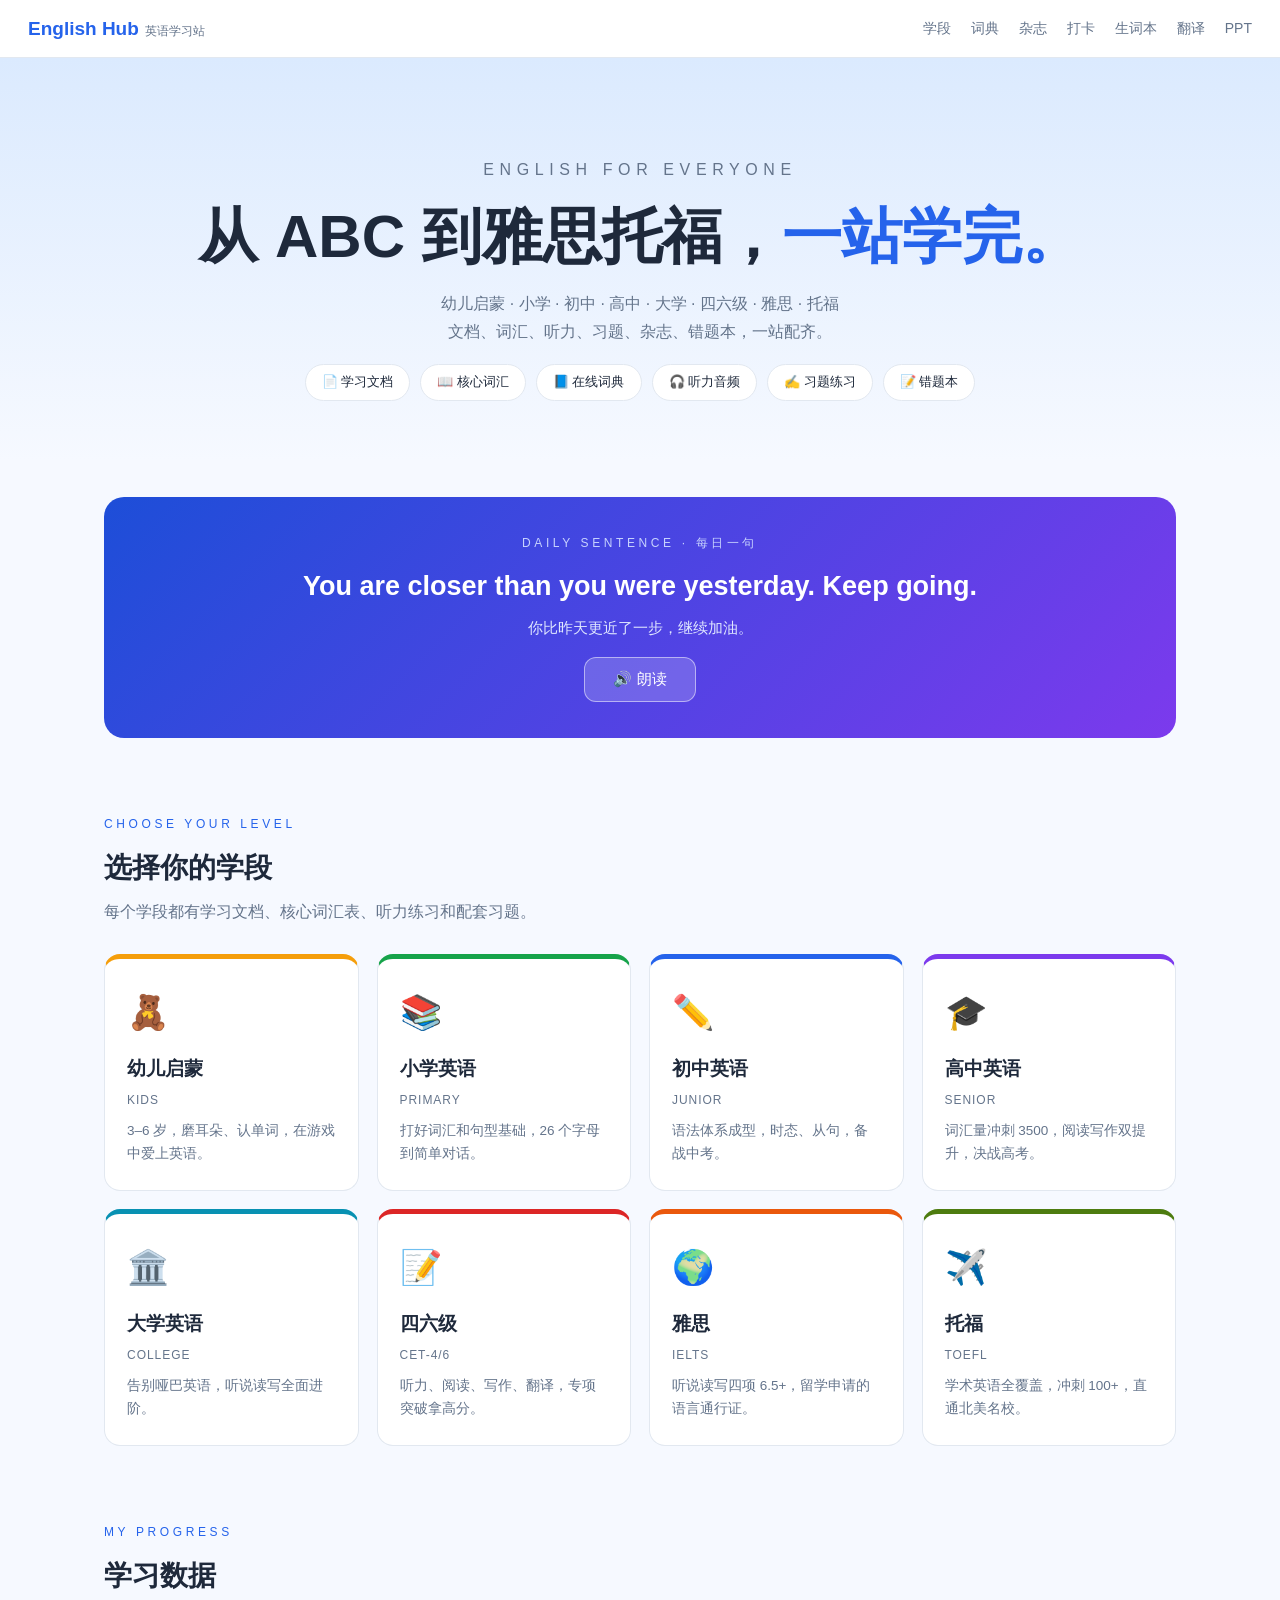
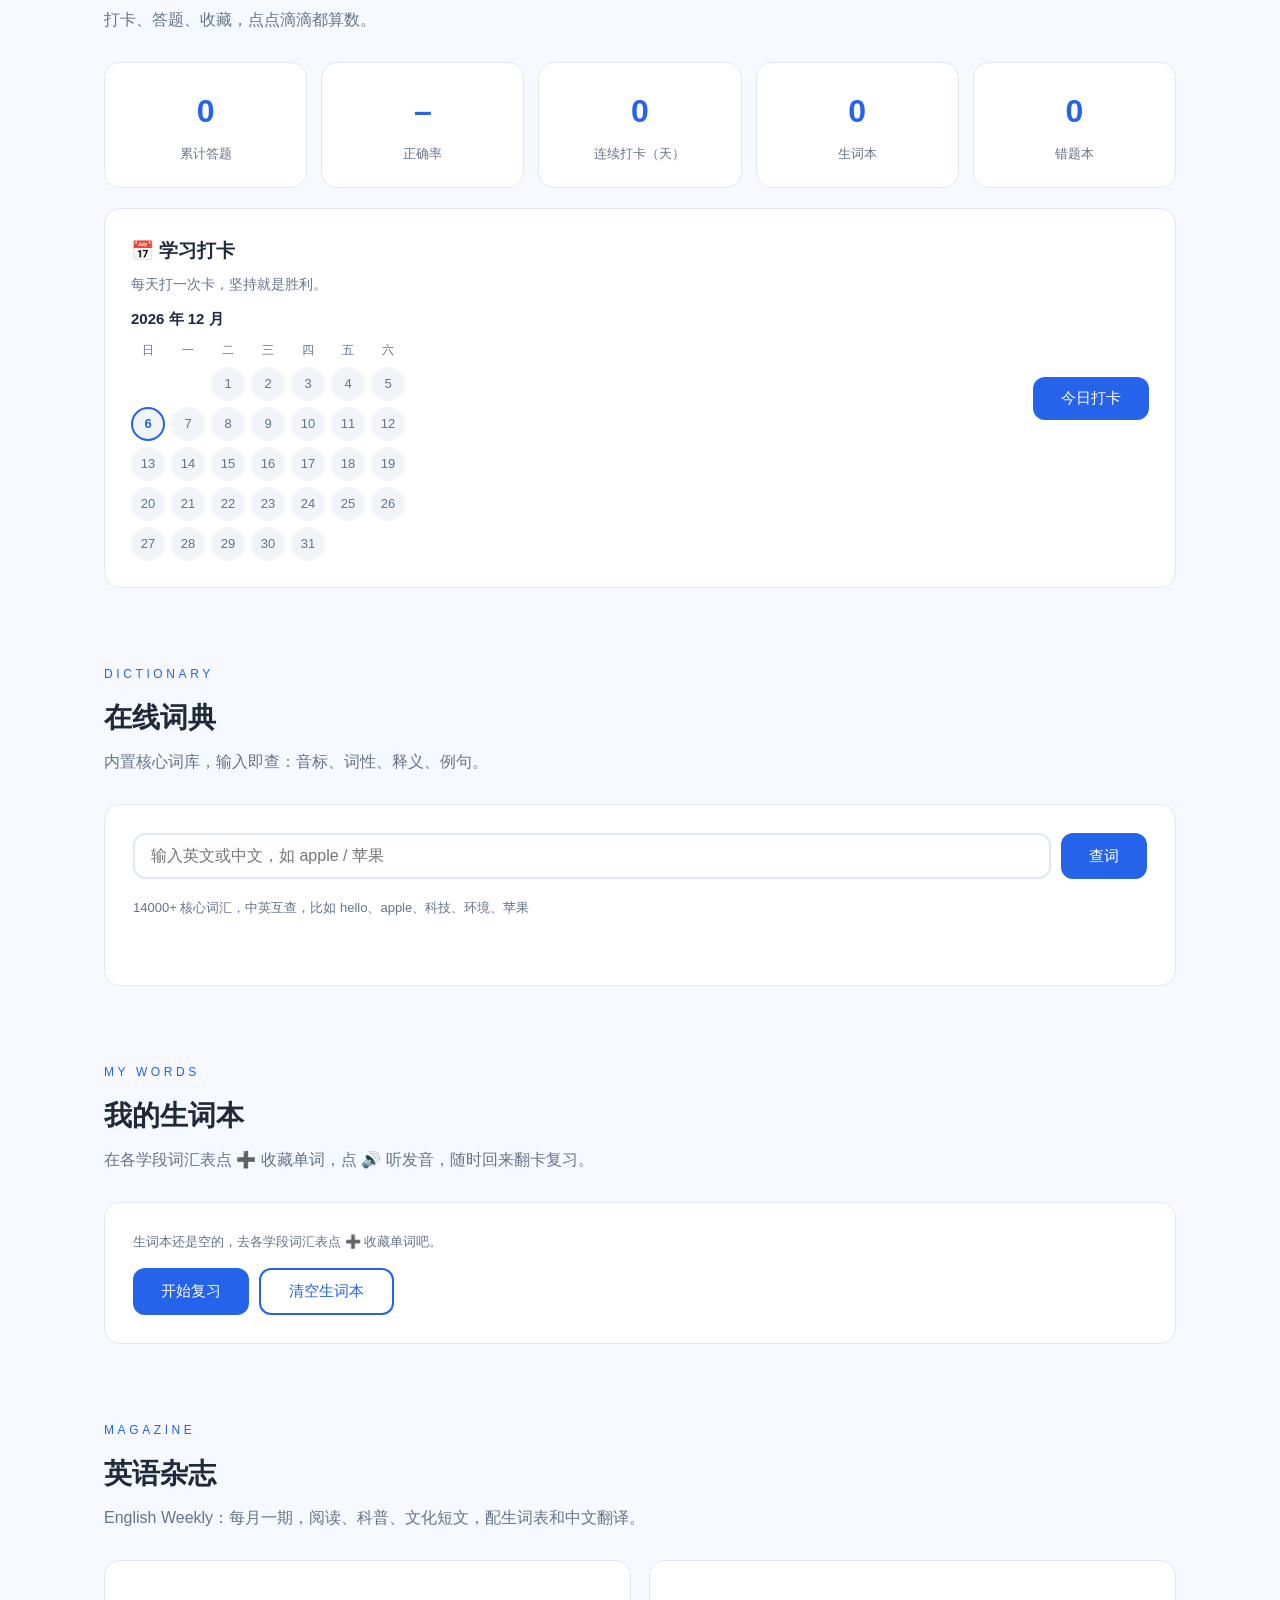
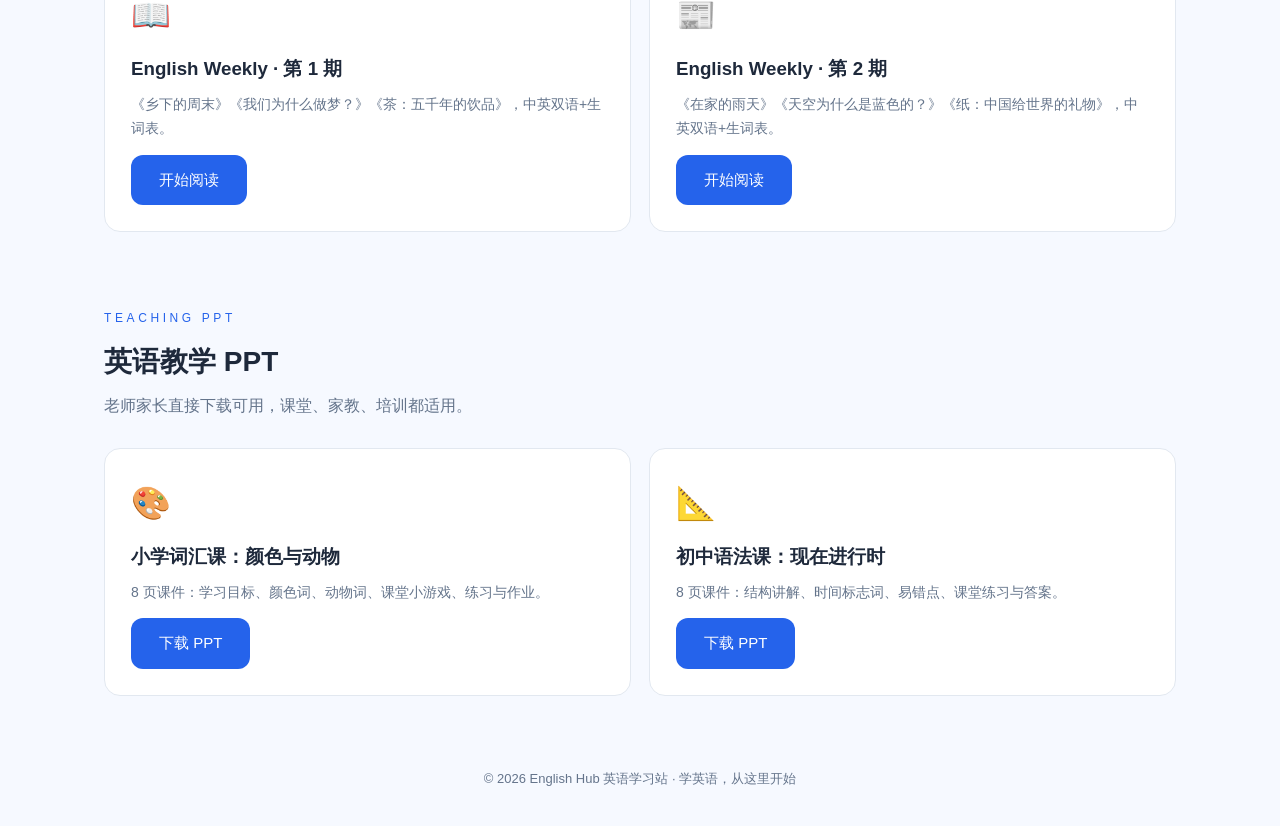
==== commit d046bc7a: "新增在线翻译：中英整句互译，Google优先+备用引擎，朗读/复制" ====
--- a/index.html
+++ b/index.html
@@ -5,7 +5,7 @@
 <meta name="viewport" content="width=device-width, initial-scale=1.0">
 <title>英语学习站 English Hub · 从幼儿到雅思托福</title>
 <meta name="description" content="覆盖幼儿、小学、初中、高中、大学、四六级、雅思、托福的英语学习站：学习文档、核心词汇、在线词典、听力音频、习题练习、英语杂志、教学PPT、单词游戏。">
-<link rel="stylesheet" href="styles.css?v=3">
+<link rel="stylesheet" href="styles.css?v=4">
 </head>
 <body>
 
@@ -18,6 +18,7 @@
     <a href="magazine.html">杂志</a>
     <a href="#progress">打卡</a>
     <a href="#wordbook">生词本</a>
+    <a href="#translate">翻译</a>
     <a href="#ppt">PPT</a>
   </div>
 </nav>
@@ -167,6 +168,6 @@
 
 <script src="data.js?v=2"></script>
 <script src="data2.js?v=2"></script>
-<script src="app.js?v=5"></script>
+<script src="app.js?v=6"></script>
 </body>
 </html>
--- a/styles.css
+++ b/styles.css
@@ -216,6 +216,26 @@
 .fc-word { font-size: 40px; font-weight: 800; color: var(--primary-d); }
 .fc-zh { font-size: 19px; color: var(--text); margin-top: 12px; }
 
+/* ---------- 在线翻译 ---------- */
+.tr-bar {
+  display: flex; align-items: center; gap: 14px; margin-bottom: 12px;
+  font-weight: 700; font-size: 16px;
+}
+.tr-bar .icon-btn { font-size: 17px; padding: 4px 12px; }
+#trInput {
+  width: 100%; padding: 14px 16px; font-size: 16px; line-height: 1.6;
+  border: 2px solid var(--line); border-radius: 12px; outline: none;
+  font-family: inherit; resize: vertical;
+}
+#trInput:focus { border-color: var(--primary); }
+.tr-count { color: var(--muted); font-size: 13px; margin-left: auto; }
+.tr-result {
+  margin-top: 16px; background: #f0fdf4; border: 1px solid #bbf7d0;
+  border-radius: 12px; padding: 16px;
+}
+.tr-result p#trText { font-size: 17px; line-height: 1.7; }
+.tr-engine { color: var(--muted); font-size: 12px; margin-top: 10px; }
+
 /* ---------- 轻提示 ---------- */
 #toast {
   position: fixed; left: 50%; bottom: 60px; transform: translateX(-50%) translateY(20px);
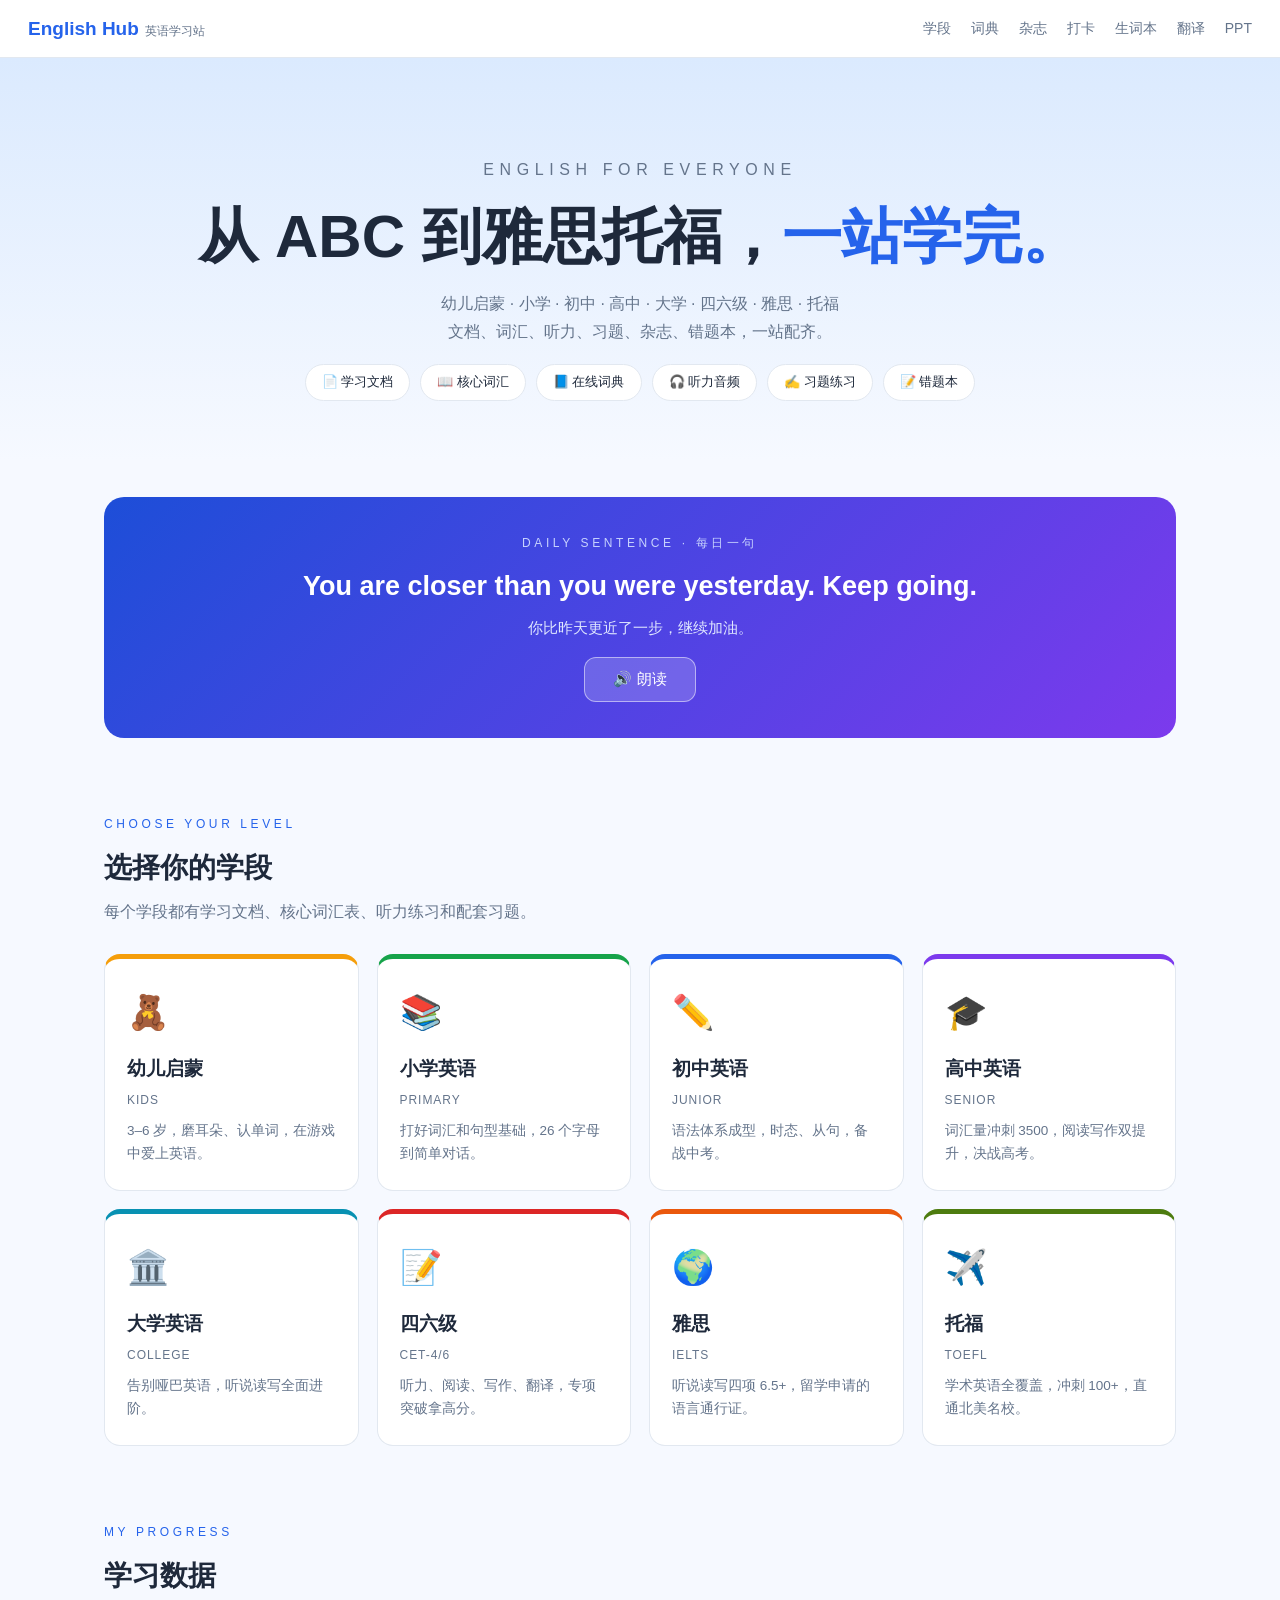
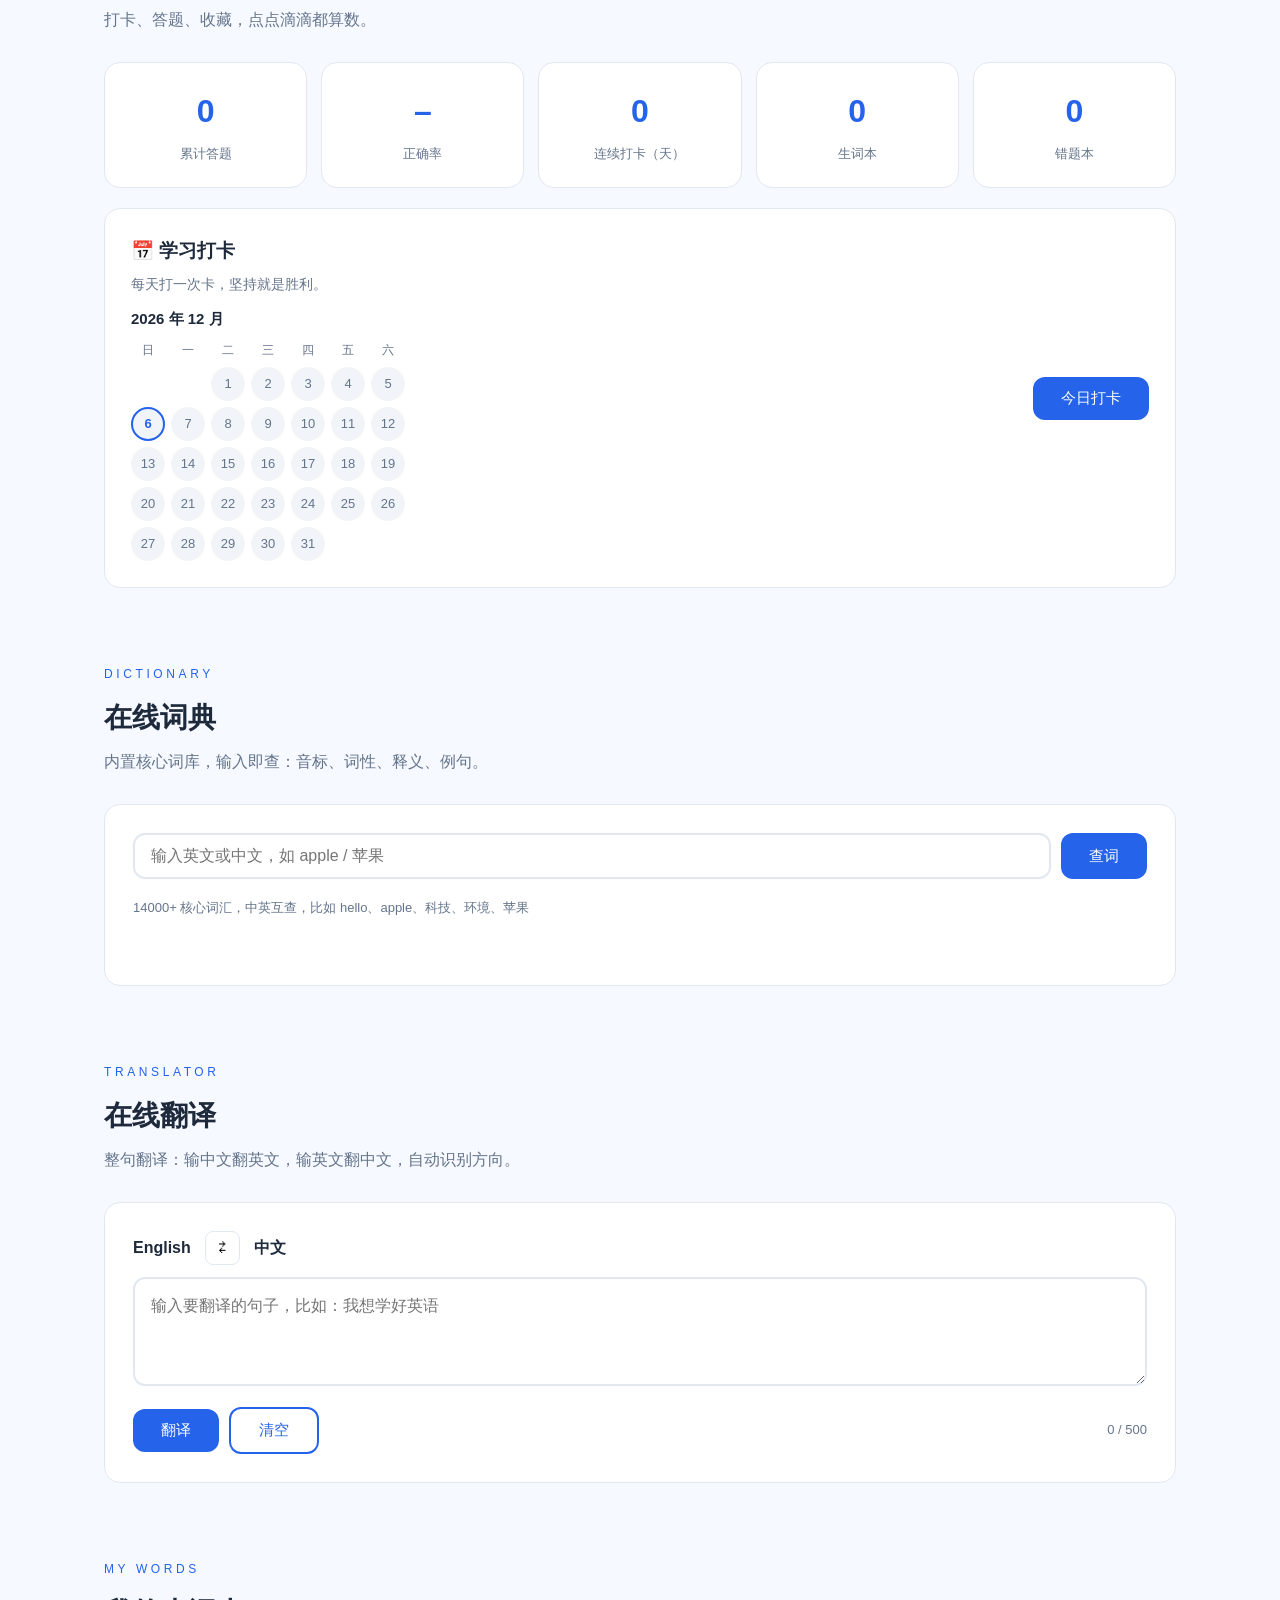
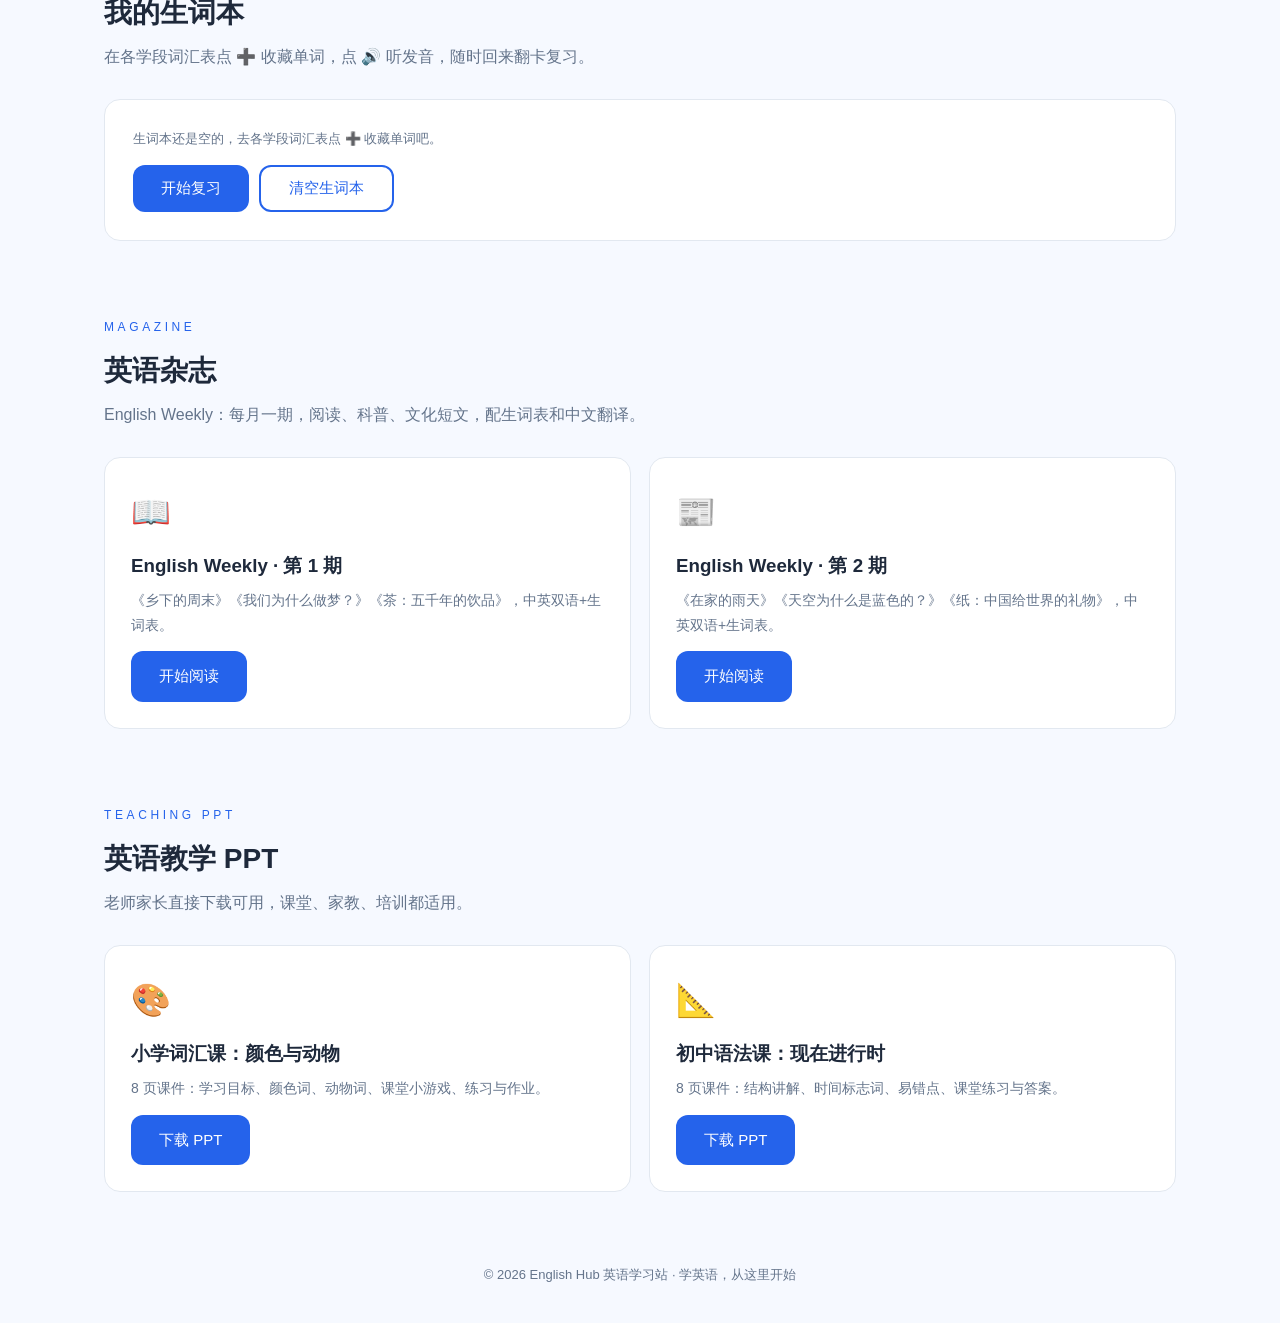
==== commit 472ca795: "补上在线翻译板块（上次锚点未匹配未写入）" ====
--- a/index.html
+++ b/index.html
@@ -90,6 +90,34 @@
   </section>
 
   
+<!-- 在线翻译 -->
+<section class="section" id="translate">
+  <p class="kicker">TRANSLATOR</p>
+  <h2>在线翻译</h2>
+  <p class="section-sub">整句翻译：输中文翻英文，输英文翻中文，自动识别方向。</p>
+  <div class="dict-box">
+    <div class="tr-bar">
+      <span id="trFrom">中文</span>
+      <button class="icon-btn" id="trSwap" title="交换方向">⇄</button>
+      <span id="trTo">English</span>
+    </div>
+    <textarea id="trInput" rows="3" maxlength="500" placeholder="输入要翻译的句子，比如：我想学好英语"></textarea>
+    <div style="display:flex;gap:10px;margin-top:12px;flex-wrap:wrap;align-items:center">
+      <button class="btn" id="trBtn">翻译</button>
+      <button class="btn btn-ghost" id="trClear">清空</button>
+      <span class="tr-count" id="trCount">0 / 500</span>
+    </div>
+    <div class="tr-result" id="trResult" style="display:none">
+      <p id="trText"></p>
+      <div style="display:flex;gap:10px;margin-top:10px;flex-wrap:wrap">
+        <button class="btn btn-ghost btn-small" id="trSpeak">🔊 朗读</button>
+        <button class="btn btn-ghost btn-small" id="trCopy">📋 复制</button>
+      </div>
+      <p class="tr-engine" id="trEngine"></p>
+    </div>
+  </div>
+</section>
+
 <!-- 生词本 -->
 <section class="section" id="wordbook">
   <p class="kicker">MY WORDS</p>
